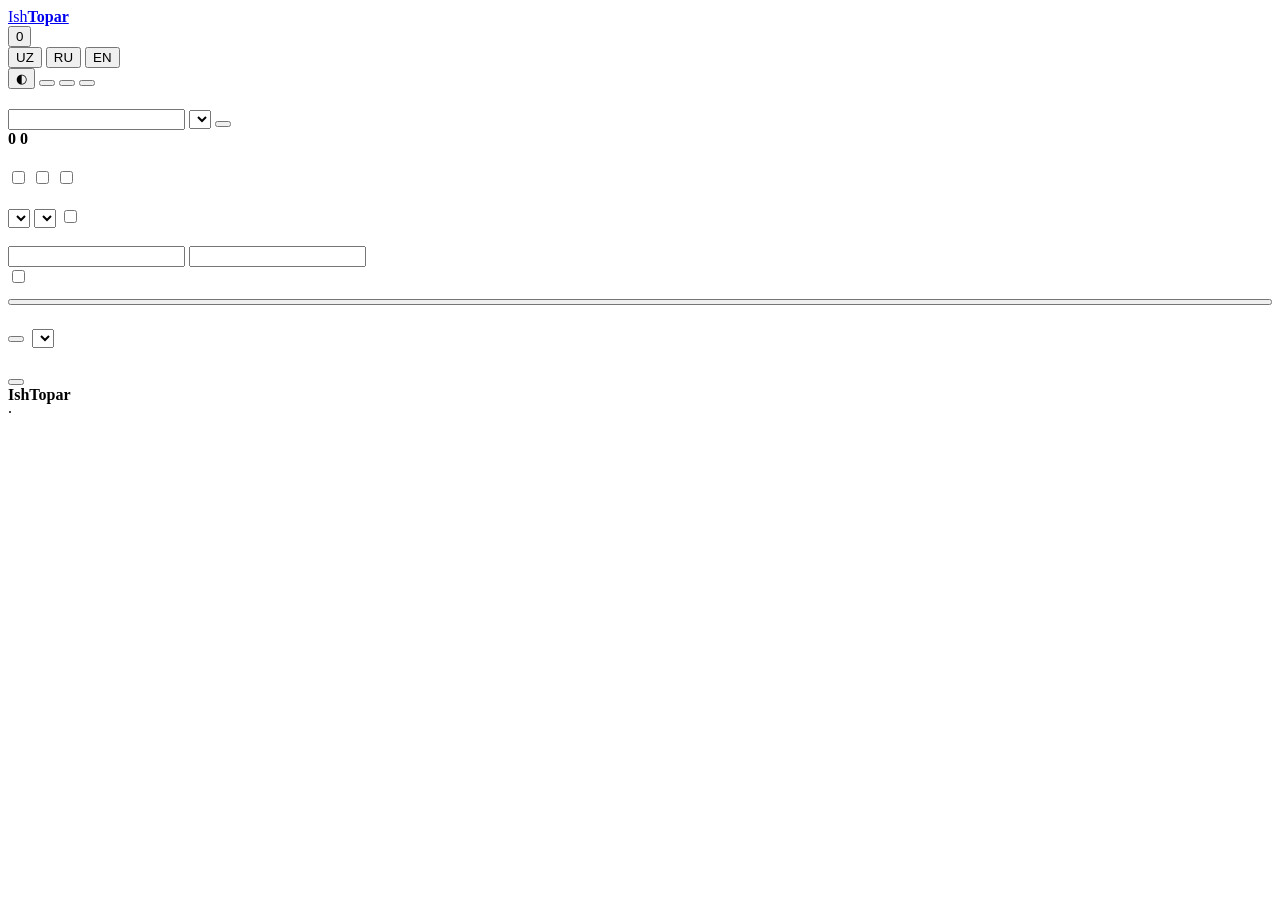
==== index.html @ 4a977ded "Add files via upload" ====
<!DOCTYPE html>
<html lang="uz">
<head>
<meta charset="utf-8">
<meta name="viewport" content="width=device-width, initial-scale=1">
<meta name="description" content="IshTopar: O'zbekiston bo'yicha barcha sohalardagi ish e'lonlari bir joyda.">
<link rel="icon" href="data:image/svg+xml,%3Csvg xmlns='http://www.w3.org/2000/svg' viewBox='0 0 64 64'%3E%3Crect width='64' height='64' rx='14' fill='%230E7C86'/%3E%3Ctext x='32' y='45' font-size='36' text-anchor='middle' fill='white' font-family='sans-serif' font-weight='800'%3EI%3C/text%3E%3C/svg%3E">
<title>IshTopar</title>
<link rel="preconnect" href="https://fonts.googleapis.com">
<link href="https://fonts.googleapis.com/css2?family=Onest:wght@400;500;600;800&display=swap" rel="stylesheet">
<link rel="stylesheet" href="/static/style.css">
</head>
<body>

<header class="top">
  <div class="wrap">
    <a class="logo" href="#">Ish<b>Topar</b></a>
    <nav>
      <button class="navlink" id="savedBtn"><span data-i18n="nav_saved"></span><span class="count" id="savedCount">0</span></button>
      <div class="lang" role="group" aria-label="Til / Язык">
        <button data-lang="uz" aria-pressed="true">UZ</button>
        <button data-lang="ru" aria-pressed="false">RU</button>
        <button data-lang="en" aria-pressed="false">EN</button>
      </div>
      <button class="icon-btn" id="themeBtn" aria-label="Theme">◐</button>
      <button class="btn btn-line btn-sm" id="loginBtn" data-i18n="login"></button>
      <span id="userBox">
        <button class="avatar-btn" id="avatarBtn" aria-haspopup="true" aria-expanded="false"></button>
        <span class="online" aria-hidden="true"></span>
        <div class="menu" id="userMenu" hidden>
          <div class="who">
            <div class="who-av" id="mAv"></div>
            <div class="who-t"><strong id="mName"></strong><div id="mId"></div><span class="pill" id="mRole"></span></div>
          </div>
          <button type="button" id="menuProfile"><svg viewBox="0 0 24 24" fill="none" stroke="currentColor" stroke-width="2" stroke-linecap="round" stroke-linejoin="round" aria-hidden="true"><circle cx="12" cy="8" r="4"/><path d="M4 21c0-4 4-6 8-6s8 2 8 6"/></svg><span data-i18n="menu_profile"></span></button>
          <button type="button" id="menuMy" hidden><svg viewBox="0 0 24 24" fill="none" stroke="currentColor" stroke-width="2" stroke-linecap="round" stroke-linejoin="round" aria-hidden="true"><rect x="3" y="7" width="18" height="13" rx="2"/><path d="M9 7V5a2 2 0 0 1 2-2h2a2 2 0 0 1 2 2v2"/></svg><span data-i18n="menu_my"></span></button>
          <button type="button" id="menuAdmin" hidden><svg viewBox="0 0 24 24" fill="none" stroke="currentColor" stroke-width="2" stroke-linecap="round" stroke-linejoin="round" aria-hidden="true"><path d="M12 3l8 3v6c0 5-3.5 8-8 9-4.5-1-8-4-8-9V6z"/><path d="M9 12l2 2 4-4"/></svg><span data-i18n="menu_admin"></span></button>
          <button type="button" id="logoutBtn" class="danger"><svg viewBox="0 0 24 24" fill="none" stroke="currentColor" stroke-width="2" stroke-linecap="round" stroke-linejoin="round" aria-hidden="true"><path d="M9 21H5a2 2 0 0 1-2-2V5a2 2 0 0 1 2-2h4"/><path d="M16 17l5-5-5-5"/><path d="M21 12H9"/></svg><span data-i18n="logout"></span></button>
        </div>
      </span>
      <button class="btn btn-gold btn-sm" id="postBtn" data-i18n="post"></button>
    </nav>
  </div>
</header>

<main>
<section class="hero">
  <div class="wrap">
    <h1><span data-i18n="hero_h1"></span><span class="h1b" data-i18n="hero_h2"></span></h1>
    <p data-i18n="hero_p"></p>
    <div class="search" role="search">
      <input id="q" type="search" data-ph="ph_q" aria-label="Search">
      <select id="regionTop" aria-label="Hudud"></select>
      <button class="btn btn-teal" id="goBtn" data-i18n="search"></button>
    </div>
    <div class="stats">
      <span><strong id="statCount">0</strong> <span data-i18n="stat_active"></span></span>
      <span><strong id="statNew">0</strong> <span data-i18n="stat_new"></span></span>
      <a class="btn btn-line btn-sm" href="#" target="_blank" rel="noopener" data-i18n="tg" data-channel hidden></a>
    </div>
  </div>
</section>

<div class="wrap">
  <div class="cats" id="cats"></div>

  <div class="warn" role="note">
    <strong data-i18n="warn_b"></strong><span data-i18n="warn_t"></span>
  </div>

  <div class="layout" id="list">
    <aside class="filters" id="filters">
      <h2 data-i18n="filters"></h2>
      <div class="fgroup">
        <h3 data-i18n="f_type"></h3>
        <label class="chk"><input type="checkbox" name="type" value="full"> <span data-i18n="t_full"></span></label>
        <label class="chk"><input type="checkbox" name="type" value="part"> <span data-i18n="t_part"></span></label>
        <label class="chk"><input type="checkbox" name="type" value="intern"> <span data-i18n="t_intern"></span></label>
      </div>
      <div class="fgroup">
        <h3 data-i18n="f_region"></h3>
        <select id="region" aria-label="Viloyat"></select>
        <select id="district" aria-label="Tuman"></select>
        <label class="chk"><input type="checkbox" id="remote"> <span data-i18n="remote"></span></label>
      </div>
      <div class="fgroup">
        <h3 data-i18n="f_salary"></h3>
        <div class="range">
          <input type="number" id="smin" min="0" step="0.5" data-ph="from">
          <input type="number" id="smax" min="0" step="0.5" data-ph="to">
        </div>
        <label class="chk"><input type="checkbox" id="salaryOnly"> <span data-i18n="sal_only"></span></label>
      </div>
      <button class="btn btn-line" id="reset" style="width:100%;margin:12px 0 4px" data-i18n="reset"></button>
    </aside>

    <section>
      <div class="listhead">
        <h2 id="resultTitle"></h2>
        <div style="display:flex;gap:8px;align-items:center;flex-wrap:wrap">
          <button class="btn btn-line btn-sm" id="backAll" hidden data-i18n="back_all"></button>
          <button class="btn btn-line btn-sm filters-toggle" id="fToggle" data-i18n="filters"></button>
          <select id="sort" aria-label="Sort">
            <option value="new" data-i18n="sort_new"></option>
            <option value="salary" data-i18n="sort_sal"></option>
          </select>
        </div>
      </div>
      <div id="jobs"></div>
    </section>
  </div>
</div>

<section class="employers" id="employers">
  <div class="wrap">
    <h2 data-i18n="e_h"></h2>
    <p class="lead" data-i18n="e_p"></p>
    <div class="eitems">
      <div class="eitem"><h3 data-i18n="e1_h"></h3><p data-i18n="e1_t"></p></div>
      <div class="eitem"><h3 data-i18n="e2_h"></h3><p data-i18n="e2_t"></p></div>
      <div class="eitem"><h3 data-i18n="e3_h"></h3><p data-i18n="e3_t"></p></div>
    </div>
    <button class="btn btn-gold" id="postBtn2" data-i18n="post"></button>
  </div>
</section>
</main>

<footer>
  <div class="wrap">
    <div><strong>IshTopar</strong><br><span data-i18n="foot1"></span></div>
    <div><a href="#" target="_blank" rel="noopener" data-i18n="tg" data-channel hidden></a><span data-channel-sep hidden><br></span><a href="/privacy" data-i18n="privacy_link"></a> · <a href="/terms" data-i18n="terms_link"></a></div>
  </div>
</footer>

<dialog id="detail" aria-label="Job"><div class="dlg" id="dBody"></div></dialog>
<dialog id="coDlg" aria-label="Company"><div class="dlg" id="coBody"></div></dialog>

<dialog id="postDlg" aria-labelledby="pTitle">
  <div class="dlg">
    <button class="icon-btn close" data-close aria-label="Close">✕</button>
    <h2 id="pTitle" data-i18n="p_title"></h2>
    <p class="note" style="margin-top:4px" data-i18n="p_sub"></p>
    <form id="postForm">
      <label for="f1" data-i18n="p_job"></label><input id="f1" required maxlength="100">
      <label for="f2" data-i18n="p_co"></label><input id="f2" required maxlength="100">
      <div class="two">
        <div><label for="pCat" data-i18n="p_cat"></label><select id="pCat"></select></div>
        <div><label for="pType" data-i18n="p_type"></label><select id="pType"></select></div>
      </div>
      <div class="two">
        <div><label for="pRegion" data-i18n="p_reg"></label><select id="pRegion" required></select></div>
        <div><label for="pDistrict" data-i18n="p_dist"></label><select id="pDistrict"></select></div>
      </div>
      <label for="pSmin" data-i18n="p_sal_mln"></label>
      <div class="two">
        <input id="pSmin" type="number" min="0" max="1000" step="0.5" data-ph="from">
        <input id="pSmax" type="number" min="0" max="1000" step="0.5" data-ph="to">
      </div>
      <div class="two">
        <div><label for="pExtra" data-i18n="p_extra"></label><select id="pExtra">
          <option value="" data-i18n="x_none"></option><option value="bonus" data-i18n="x_bonus"></option>
          <option value="food" data-i18n="x_food"></option><option value="weekly" data-i18n="x_weekly"></option>
          <option value="deal" data-i18n="x_deal"></option></select></div>
        <label class="inl" for="pRemote"><input type="checkbox" id="pRemote"> <span data-i18n="p_remote"></span></label>
      </div>
      <label for="f6" data-i18n="p_desc"></label><textarea id="f6" rows="4" required maxlength="2000"></textarea>
      <label for="f8" data-i18n="p_req"></label><textarea id="f8" rows="3" maxlength="1000"></textarea>
      <label for="f7" data-i18n="p_contact"></label><input id="f7" required maxlength="100">
      <div class="actions"><button class="btn btn-gold" type="submit" data-i18n="p_send"></button><span id="postMsg" class="note" style="margin:0;align-self:center" role="status"></span></div>
    </form>
  </div>
</dialog>

<dialog id="myDlg" aria-labelledby="myTitle">
  <div class="dlg">
    <button class="icon-btn close" data-close aria-label="Close">✕</button>
    <h2 id="myTitle" data-i18n="my_title"></h2>
    <div id="myList"></div>
  </div>
</dialog>

<dialog id="adminDlg" aria-labelledby="admTitle">
  <div class="dlg">
    <button class="icon-btn close" data-close aria-label="Close">✕</button>
    <h2 id="admTitle" data-i18n="adm_title"></h2>
    <div class="tabs">
      <button type="button" data-atab="pending" aria-pressed="true"><span data-i18n="adm_pending"></span> <span id="admCntP"></span></button>
      <button type="button" data-atab="hidden" aria-pressed="false"><span data-i18n="adm_hidden"></span> <span id="admCntH"></span></button>
    </div>
    <div id="admList"></div>
  </div>
</dialog>

<dialog id="profDlg" aria-labelledby="prTitle">
  <div class="dlg">
    <button class="icon-btn close" data-close aria-label="Close">✕</button>
    <h2 id="prTitle" data-i18n="pr_title"></h2>
    <span class="pill" id="prRole"></span>
    <form id="profForm">
      <div class="photo-row">
        <div class="photo" id="prPhoto"></div>
        <div>
          <div style="display:flex;gap:8px;flex-wrap:wrap">
            <button type="button" class="btn btn-line btn-sm" id="photoPick" data-i18n="pr_photo_btn"></button>
            <button type="button" class="btn btn-line btn-sm" id="photoDel" data-i18n="pr_photo_rm"></button>
          </div>
          <p class="note" style="margin:8px 0 0" data-i18n="pr_photo_hint"></p>
          <input type="file" id="photoIn" accept="image/*" hidden>
        </div>
      </div>
      <label for="pr1" data-i18n="pr_name"></label><input id="pr1" required maxlength="80">
      <div class="two">
        <div><label for="pr2" data-i18n="pr_email"></label><input id="pr2" type="email" autocomplete="email"></div>
        <div><label for="pr3" data-i18n="pr_phone"></label><input id="pr3" type="tel" readonly></div>
      </div>
      <div class="two">
        <div><label for="prRegion" data-i18n="p_reg"></label><select id="prRegion"></select></div>
        <div><label for="prDistrict" data-i18n="p_dist"></label><select id="prDistrict"></select></div>
      </div>
      <div id="seekerFields">
        <div class="two">
          <div><label for="pr6" data-i18n="pr_field"></label><select id="pr6"></select></div>
          <div><label for="pr7" data-i18n="pr_tg"></label><input id="pr7" placeholder="@username" maxlength="60"></div>
        </div>
        <label for="pr8" data-i18n="pr_about"></label><textarea id="pr8" rows="3" maxlength="300"></textarea>
      </div>
      <div id="empFields" hidden>
        <label for="pr9" data-i18n="pr_co"></label><input id="pr9" maxlength="100">
        <label for="pr10" data-i18n="pr_site"></label><input id="pr10" maxlength="120">
        <label for="pr11" data-i18n="pr_co_about"></label><textarea id="pr11" rows="3" maxlength="400"></textarea>
      </div>
      <label class="inl" for="pr12"><input type="checkbox" id="pr12"> <span data-i18n="pr_notify"></span></label>
      <div class="actions"><button class="btn btn-teal" type="submit" data-i18n="pr_save"></button><button class="btn btn-line" type="button" id="chPw" data-i18n="pr_change_pw"></button><span id="prMsg" class="note" style="margin:0;align-self:center" role="status"></span></div>
      <p class="note" data-i18n="pr_private"></p>
    </form>
    <div class="danger-zone">
      <h3 data-i18n="del_h"></h3>
      <p class="note" data-i18n="del_t"></p>
      <input type="password" id="delPw" autocomplete="current-password" data-ph="l_pw">
      <button class="btn btn-line danger-btn" type="button" id="delBtn" data-i18n="del_btn"></button>
      <span id="delMsg" class="note err" role="status"></span>
    </div>
  </div>
</dialog>

<dialog id="loginDlg" aria-labelledby="lTitle">
  <div class="dlg">
    <button class="icon-btn close" data-close aria-label="Close">✕</button>
    <h2 id="lTitle"></h2>
    <div class="tabs" id="authTabs">
      <button type="button" data-tab="in" aria-pressed="true" data-i18n="tab_in"></button>
      <button type="button" data-tab="up" aria-pressed="false" data-i18n="tab_up"></button>
    </div>
    <div class="alert" id="authMsg" role="alert" hidden></div>

    <form id="fIn" data-panel="in" novalidate>
      <label for="inPhone" data-i18n="l_phone"></label><div class="phone"><span class="pfx">+998</span><input id="inPhone" data-phone type="tel" inputmode="numeric" autocomplete="tel-national" placeholder="90 123 45 67" maxlength="12"></div>
      <label for="inPass" data-i18n="l_pw"></label><div class="pwbox"><input id="inPass" type="password" autocomplete="current-password"><button type="button" class="pwtog" data-pw="inPass" data-i18n="a_show"></button></div>
      <div class="linkrow">
        <button type="button" class="linkbtn" data-go="forgot" data-i18n="a_forgot"></button>
        <button type="button" class="linkbtn" data-go="sms" data-i18n="a_sms"></button>
      </div>
      <div class="actions"><button class="btn btn-teal" type="submit" data-i18n="l_in"></button></div>
    </form>

    <form id="fUp" data-panel="up" hidden novalidate>
      <label for="l1" data-i18n="l_name"></label><input id="l1" autocomplete="name" maxlength="80">
      <label for="upPhone" data-i18n="l_phone"></label><div class="phone"><span class="pfx">+998</span><input id="upPhone" data-phone type="tel" inputmode="numeric" autocomplete="tel-national" placeholder="90 123 45 67" maxlength="12"></div>
      <label for="upPass" data-i18n="l_pw"></label><div class="pwbox"><input id="upPass" type="password" autocomplete="new-password"><button type="button" class="pwtog" data-pw="upPass" data-i18n="a_show"></button></div>
      <p class="note" style="margin:4px 0 0" data-i18n="a_pw_hint"></p>
      <label class="sub" data-i18n="reg_role"></label>
      <div class="roles">
        <label class="role"><input type="radio" name="role" value="seeker" checked><strong data-i18n="role_seeker"></strong><span data-i18n="role_seeker_d"></span></label>
        <label class="role"><input type="radio" name="role" value="employer"><strong data-i18n="role_emp"></strong><span data-i18n="role_emp_d"></span></label>
      </div>
      <div id="coRow" hidden><label for="l4" data-i18n="l_company"></label><input id="l4" autocomplete="organization" maxlength="100"></div>
      <label class="inl cons" for="upConsent"><input type="checkbox" id="upConsent"> <span><span data-i18n="cons_pre"></span> <a href="/privacy" target="_blank" rel="noopener" data-i18n="privacy_link"></a> · <a href="/terms" target="_blank" rel="noopener" data-i18n="terms_link"></a></span></label>
      <div class="actions"><button class="btn btn-teal" type="submit" data-i18n="a_next"></button></div>
    </form>

    <form id="fSms" data-panel="sms" hidden novalidate>
      <p class="note" style="margin-top:12px" data-i18n="a_sms_hint"></p>
      <label for="smsPhone" data-i18n="l_phone"></label><div class="phone"><span class="pfx">+998</span><input id="smsPhone" data-phone type="tel" inputmode="numeric" autocomplete="tel-national" placeholder="90 123 45 67" maxlength="12"></div>
      <div class="actions"><button class="btn btn-teal" type="submit" data-i18n="a_send"></button><button type="button" class="linkbtn" data-go="in" data-i18n="a_back"></button></div>
    </form>

    <form id="fForgot" data-panel="forgot" hidden novalidate>
      <p class="note" style="margin-top:12px" data-i18n="a_forgot_hint"></p>
      <label for="fgPhone" data-i18n="l_phone"></label><div class="phone"><span class="pfx">+998</span><input id="fgPhone" data-phone type="tel" inputmode="numeric" autocomplete="tel-national" placeholder="90 123 45 67" maxlength="12"></div>
      <div class="actions"><button class="btn btn-teal" type="submit" data-i18n="a_send"></button><button type="button" class="linkbtn" data-go="in" data-i18n="a_back"></button></div>
    </form>

    <form id="fBot" data-panel="bot" hidden novalidate>
      <p class="note" style="margin-top:12px" data-i18n="bot_hint"></p>
      <ol class="steps"><li data-i18n="bot_s1"></li><li data-i18n="bot_s2"></li><li data-i18n="bot_s3"></li></ol>
      <div class="actions"><a class="btn btn-teal" id="botLink" href="#" target="_blank" rel="noopener" data-i18n="bot_open"></a><button type="button" class="linkbtn" data-go="in" data-i18n="a_back"></button></div>
      <p class="note" data-i18n="bot_wait"></p>
    </form>

    <form id="fCode" data-panel="code" hidden novalidate>
      <p class="note" style="margin-top:12px" id="codeNote"></p>
      <div class="demo" id="demoCode"></div>
      <label for="codeIn" data-i18n="a_code"></label><input id="codeIn" class="codeinput" inputmode="numeric" autocomplete="one-time-code" maxlength="6" placeholder="••••••">
      <div class="actions"><button class="btn btn-teal" type="submit" data-i18n="a_verify"></button><button class="btn btn-line" type="button" id="resendBtn" disabled></button><button type="button" class="linkbtn" data-go="in" data-i18n="a_back"></button></div>
    </form>

    <form id="fNew" data-panel="new" hidden novalidate>
      <label for="np1" data-i18n="a_new_pw"></label><div class="pwbox"><input id="np1" type="password" autocomplete="new-password"><button type="button" class="pwtog" data-pw="np1" data-i18n="a_show"></button></div>
      <p class="note" style="margin:4px 0 0" data-i18n="a_pw_hint"></p>
      <label for="np2" data-i18n="a_new_pw2"></label><div class="pwbox"><input id="np2" type="password" autocomplete="new-password"><button type="button" class="pwtog" data-pw="np2" data-i18n="a_show"></button></div>
      <div class="actions"><button class="btn btn-teal" type="submit" data-i18n="a_save_pw"></button></div>
    </form>

    <p class="note" data-i18n="l_note"></p>
  </div>
</dialog>

<script src="/static/app.js"></script>
</body>
</html>
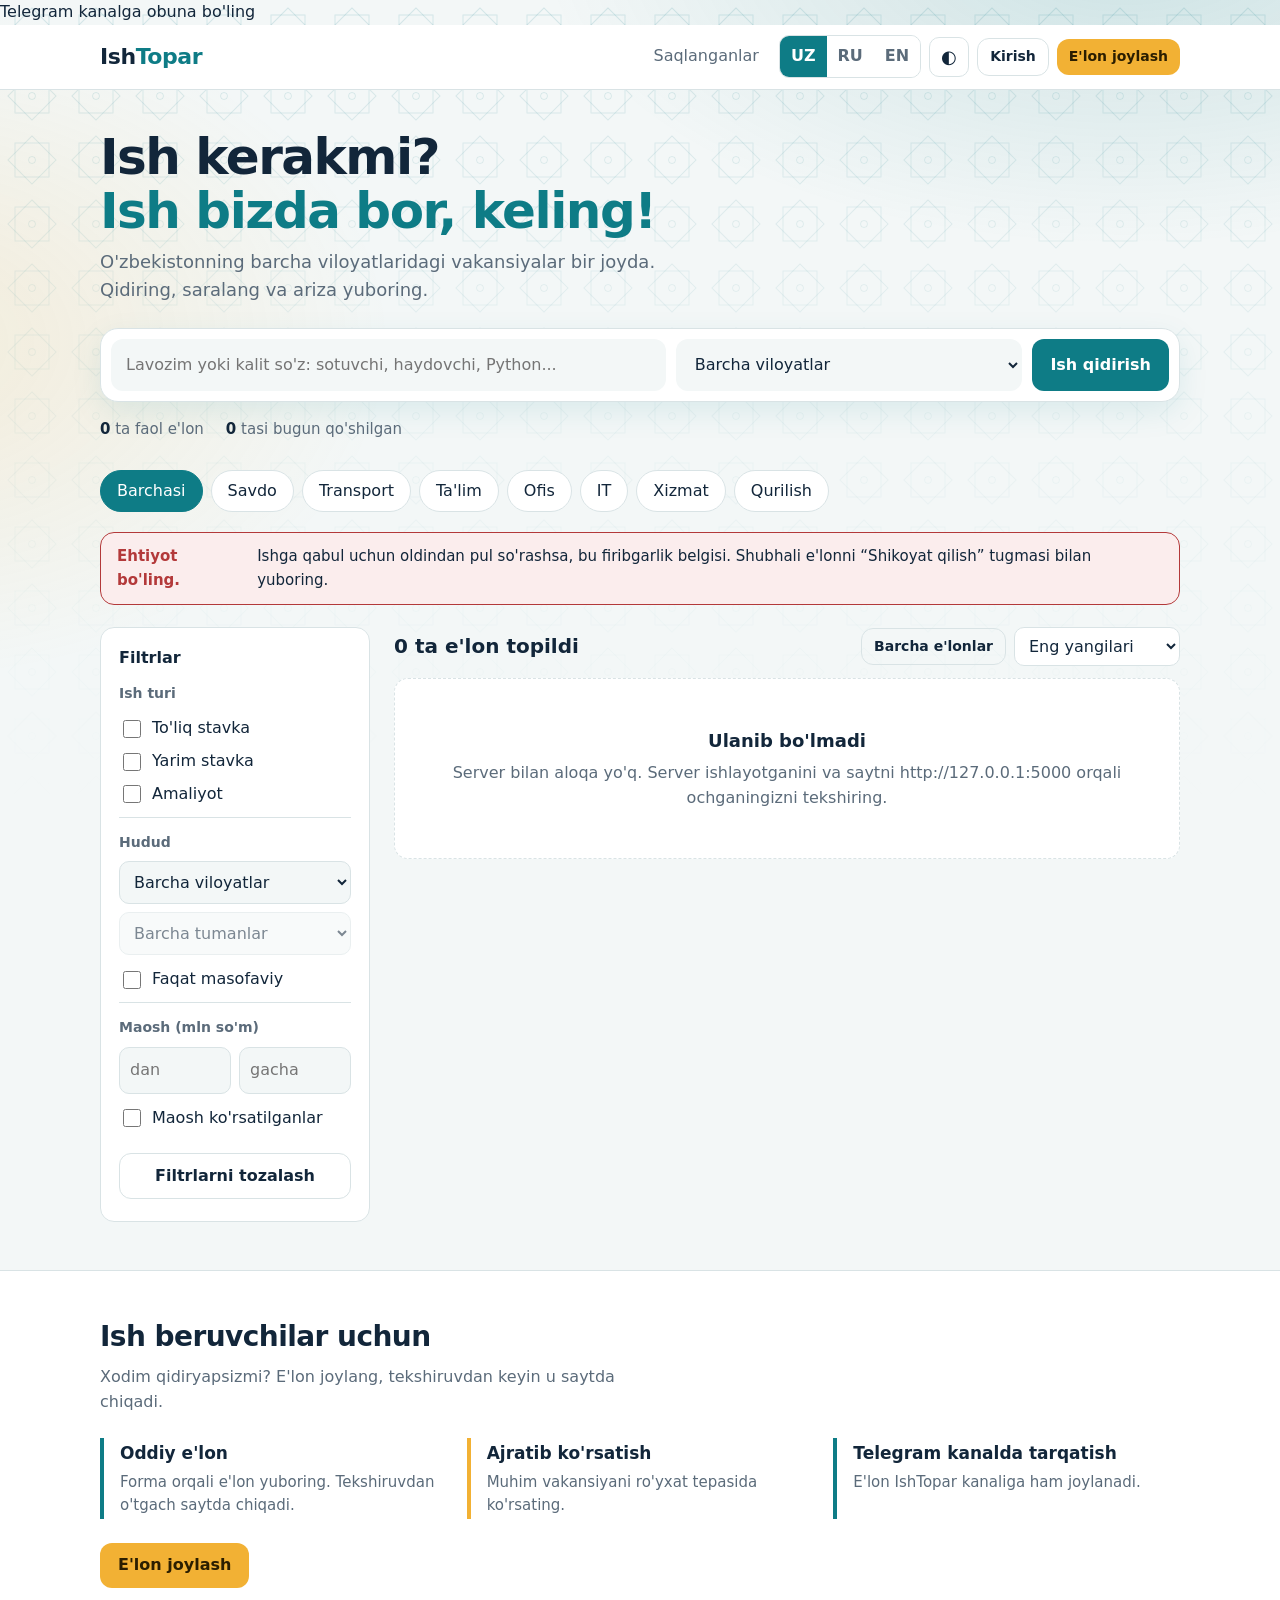
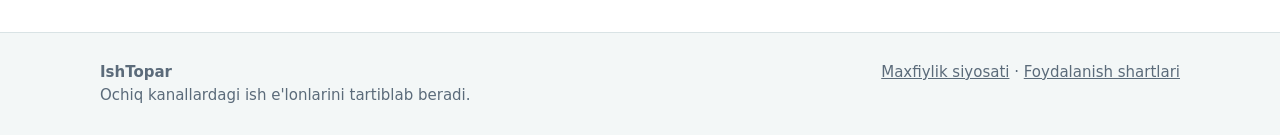
==== commit ba3b9840: "Update index.html" ====
--- a/index.html
+++ b/index.html
@@ -7,7 +7,9 @@
 <link rel="icon" href="data:image/svg+xml,%3Csvg xmlns='http://www.w3.org/2000/svg' viewBox='0 0 64 64'%3E%3Crect width='64' height='64' rx='14' fill='%230E7C86'/%3E%3Ctext x='32' y='45' font-size='36' text-anchor='middle' fill='white' font-family='sans-serif' font-weight='800'%3EI%3C/text%3E%3C/svg%3E">
 <title>IshTopar</title>
 <link rel="preconnect" href="https://fonts.googleapis.com">
-<link href="https://fonts.googleapis.com/css2?family=Onest:wght@400;500;600;800&display=swap" rel="stylesheet">
+<link href="https://t.me/ishtoparuzb" target="_blank" class="telegram-btn">
+    Telegram kanalga obuna bo'ling
+</a>
 <link rel="stylesheet" href="/static/style.css">
 </head>
 <body>
--- a/static/style.css
+++ b/static/style.css
@@ -0,0 +1,214 @@
+:root{
+  --ink:#12263A; --muted:#5B6B7A; --bg:#F3F7F7; --surface:#FFFFFF; --line:#D9E3E5;
+  --teal:#0E7C86; --teal-dark:#0A5E66; --gold:#F2B134; --red:#B3393A; --red-bg:#FBEDED;
+  --sal-bg:#FFF4D9; --sal-line:#F0D894; --sal-ink:#4A3500; --radius:14px;
+  --glow1:rgba(14,124,134,.17); --glow2:rgba(242,177,52,.15); --pat:url("data:image/svg+xml,<svg xmlns='http://www.w3.org/2000/svg' width='64' height='64' viewBox='0 0 64 64'><g fill='none' stroke='%230E7C86' stroke-opacity='.14' stroke-width='1'><rect x='15' y='15' width='34' height='34'/><rect x='15' y='15' width='34' height='34' transform='rotate(45 32 32)'/><circle cx='32' cy='32' r='3.5'/></g></svg>");
+}
+@media (prefers-color-scheme:dark){
+  :root:not([data-theme="light"]){--ink:#E8EEF2; --muted:#9AAAB8; --bg:#0F1A24; --surface:#16242F; --line:#26384A; --teal:#3FB6C1; --teal-dark:#7FD3DB; --red-bg:#2C1A1B; --red:#E27C7D; --sal-bg:#3A3016; --sal-line:#5C4B1C; --sal-ink:#F6D98B; --glow1:rgba(63,182,193,.20); --glow2:rgba(242,177,52,.10); --pat:url("data:image/svg+xml,<svg xmlns='http://www.w3.org/2000/svg' width='64' height='64' viewBox='0 0 64 64'><g fill='none' stroke='%233FB6C1' stroke-opacity='.11' stroke-width='1'><rect x='15' y='15' width='34' height='34'/><rect x='15' y='15' width='34' height='34' transform='rotate(45 32 32)'/><circle cx='32' cy='32' r='3.5'/></g></svg>");}
+}
+:root[data-theme="dark"]{--ink:#E8EEF2; --muted:#9AAAB8; --bg:#0F1A24; --surface:#16242F; --line:#26384A; --teal:#3FB6C1; --teal-dark:#7FD3DB; --red-bg:#2C1A1B; --red:#E27C7D; --sal-bg:#3A3016; --sal-line:#5C4B1C; --sal-ink:#F6D98B; --glow1:rgba(63,182,193,.20); --glow2:rgba(242,177,52,.10); --pat:url("data:image/svg+xml,<svg xmlns='http://www.w3.org/2000/svg' width='64' height='64' viewBox='0 0 64 64'><g fill='none' stroke='%233FB6C1' stroke-opacity='.11' stroke-width='1'><rect x='15' y='15' width='34' height='34'/><rect x='15' y='15' width='34' height='34' transform='rotate(45 32 32)'/><circle cx='32' cy='32' r='3.5'/></g></svg>");}
+*{box-sizing:border-box}
+body::before{content:"";position:fixed;inset:0;z-index:-2;pointer-events:none;background:radial-gradient(900px 460px at 88% -6%,var(--glow1),transparent 65%),radial-gradient(760px 520px at -8% 38%,var(--glow2),transparent 65%)}
+body::after{content:"";position:fixed;inset:0;z-index:-1;pointer-events:none;background-image:var(--pat);background-size:64px 64px;-webkit-mask-image:linear-gradient(180deg,#000 0,rgba(0,0,0,.35) 45%,transparent 90%);mask-image:linear-gradient(180deg,#000 0,rgba(0,0,0,.35) 45%,transparent 90%)}
+html{scroll-padding-top:env(safe-area-inset-top,0px)}
+body{margin:0;background:var(--bg);color:var(--ink);font-family:"Onest","Segoe UI",system-ui,sans-serif;line-height:1.55;font-size:16px;padding-top:env(safe-area-inset-top,0px);padding-bottom:env(safe-area-inset-bottom,0px)}
+a{color:inherit}
+:focus-visible{outline:3px solid var(--gold);outline-offset:2px}
+.wrap{max-width:1120px;margin:0 auto;padding:0 20px}
+.btn{display:inline-block;border:0;cursor:pointer;font:inherit;font-weight:600;border-radius:12px;padding:10px 18px;text-decoration:none;text-align:center}
+.btn-gold{background:var(--gold);color:#2B1E00}
+.btn-gold:hover{filter:brightness(.95)}
+.btn-teal{background:var(--teal);color:#fff}
+.btn-teal:hover{background:var(--teal-dark)}
+.btn-line{background:transparent;border:1.5px solid var(--line);color:var(--ink)}
+.btn-line:hover{border-color:var(--teal)}
+.btn-sm{padding:7px 12px;font-size:14px}
+.icon-btn{border:1px solid var(--line);background:var(--surface);color:var(--ink);border-radius:10px;width:40px;height:40px;cursor:pointer;font-size:18px}
+
+/* Header */
+header.top{background:var(--surface);border-bottom:1px solid var(--line)}
+header.top .wrap{display:flex;align-items:center;gap:12px;min-height:64px;flex-wrap:wrap;padding-top:8px;padding-bottom:8px}
+.logo{font-weight:800;font-size:22px;text-decoration:none;letter-spacing:-.02em}
+.logo b{color:var(--teal)}
+nav{margin-left:auto;display:flex;gap:8px;align-items:center;flex-wrap:wrap}
+nav .navlink{padding:8px 12px;border-radius:10px;text-decoration:none;color:var(--muted);font-weight:500;background:none;border:0;font:inherit;font-weight:500;cursor:pointer}
+nav .navlink:hover{background:var(--bg);color:var(--ink)}
+.count{display:inline-block;min-width:22px;padding:0 6px;border-radius:999px;background:var(--red);color:#fff;font-size:12px;text-align:center;margin-left:4px}
+.lang{display:flex;border:1px solid var(--line);border-radius:10px;overflow:hidden}
+.lang button{border:0;background:var(--surface);color:var(--muted);font:inherit;font-weight:600;padding:8px 11px;cursor:pointer}
+.lang button[aria-pressed="true"]{background:var(--teal);color:#fff}
+#userBox{display:none;position:relative;align-items:center}
+.avatar-btn{width:42px;height:42px;border-radius:50%;border:2.5px solid var(--teal);padding:0;background:var(--teal);color:#fff;font:inherit;font-weight:800;cursor:pointer;overflow:hidden;display:grid;place-items:center}
+.avatar-btn.emp{border-color:var(--gold);background:var(--gold);color:#2B1E00}
+.avatar-btn img{width:100%;height:100%;object-fit:cover;display:block}
+.online{position:absolute;right:0;bottom:0;width:12px;height:12px;border-radius:50%;background:#2DB36B;border:2px solid var(--surface);pointer-events:none}
+.menu{position:absolute;right:0;top:calc(100% + 10px);min-width:270px;background:var(--surface);border:1px solid var(--line);border-radius:14px;box-shadow:0 14px 40px rgba(0,0,0,.22);padding:8px;z-index:20}
+.menu[hidden]{display:none}
+.menu .who{display:flex;gap:12px;align-items:center;padding:10px 10px 14px;border-bottom:1px solid var(--line);margin-bottom:6px}
+.who-av{width:48px;height:48px;flex:none;border-radius:50%;background:var(--teal);color:#fff;border:2.5px solid var(--teal);display:grid;place-items:center;font-weight:800;overflow:hidden}
+.who-av.emp{background:var(--gold);border-color:var(--gold);color:#2B1E00}
+.who-av img{width:100%;height:100%;object-fit:cover;display:block}
+.who-t{min-width:0}
+.who-t strong{display:block;font-size:16px;line-height:1.3;overflow:hidden;text-overflow:ellipsis;white-space:nowrap}
+#mId{color:var(--muted);font-size:14px;font-variant-numeric:tabular-nums;overflow:hidden;text-overflow:ellipsis}
+.menu button{display:flex;gap:10px;align-items:center;width:100%;text-align:left;border:0;background:none;color:var(--ink);font:inherit;padding:10px;border-radius:9px;cursor:pointer}
+.menu button svg{width:18px;height:18px;flex:none;color:var(--muted)}
+.menu button.danger,.menu button.danger svg{color:var(--red)}
+.menu button:hover{background:var(--bg)}
+.pill{display:inline-block;margin-top:6px;font-size:12px;font-weight:700;padding:1px 10px;border-radius:999px;border:1.5px solid var(--teal);color:var(--teal);background:var(--bg)}
+.pill.emp{border-color:var(--gold);color:var(--sal-ink);background:var(--sal-bg)}
+.roles{display:grid;grid-template-columns:1fr 1fr;gap:10px;margin-top:6px}
+.dlg form label.role{position:relative;margin:0;font-weight:400;border:1.5px solid var(--line);border-radius:12px;padding:12px;cursor:pointer;background:var(--bg)}
+.dlg form .role input{position:absolute;opacity:0;width:1px;height:1px;padding:0;border:0}
+.role strong{display:block;font-weight:600}
+.role span{color:var(--muted);font-size:14px;line-height:1.35;display:block}
+.role:has(input:checked){border-color:var(--teal);box-shadow:0 0 0 2px var(--teal) inset}
+.role:has(input:focus-visible){outline:3px solid var(--gold);outline-offset:2px}
+.photo-row{display:flex;gap:16px;align-items:center;margin:16px 0 4px}
+.photo{width:84px;height:84px;flex:none;border-radius:50%;background:var(--teal);color:#fff;display:grid;place-items:center;font-weight:800;font-size:30px;overflow:hidden}
+.dlg form label.inl{display:flex;gap:8px;align-items:center;font-weight:500;margin-top:16px}
+.dlg form input[type=checkbox]{width:18px;height:18px;padding:0;accent-color:var(--teal)}
+.dlg form label.sub{margin-top:14px}
+.tabs[hidden]{display:none}
+.phone{display:flex;align-items:center;border:1px solid var(--line);border-radius:10px;background:var(--bg)}
+.phone:focus-within{outline:3px solid var(--gold);outline-offset:2px;border-color:var(--teal)}
+.pfx{padding:0 4px 0 13px;font-weight:600;color:var(--ink);user-select:none;white-space:nowrap}
+.dlg form .phone input{border:0;background:transparent;outline:none;padding-left:6px;font-variant-numeric:tabular-nums}
+.pwbox{position:relative}
+.dlg form .pwbox input{padding-right:100px}
+.pwtog{position:absolute;right:6px;top:50%;transform:translateY(-50%);border:0;background:none;color:var(--teal);font:inherit;font-weight:600;cursor:pointer;padding:6px 8px}
+.linkrow{display:flex;justify-content:space-between;gap:8px 16px;flex-wrap:wrap;margin-top:12px}
+.linkbtn{border:0;background:none;color:var(--teal);font:inherit;font-weight:600;cursor:pointer;padding:4px 0;text-decoration:underline;text-underline-offset:3px}
+.alert{margin:12px 0 0;padding:10px 14px;border-radius:10px;background:var(--red-bg);border:1px solid var(--red);font-size:15px}
+.demo{margin:12px 0 0;padding:10px 14px;border:1.5px dashed var(--gold);border-radius:10px;background:var(--sal-bg);color:var(--sal-ink);font-size:15px}
+.demo strong{letter-spacing:.18em;font-size:18px}
+.dlg form input.codeinput{letter-spacing:.35em;font-size:22px;text-align:center;font-variant-numeric:tabular-nums}
+
+/* Hero */
+.hero{padding:40px 0 22px}
+.hero h1{font-size:clamp(30px,5vw,50px);line-height:1.08;margin:0 0 10px;letter-spacing:-.03em;font-weight:800;max-width:16em}
+.hero h1 .h1b{display:block;color:var(--teal)}
+.hero p{margin:0 0 24px;color:var(--muted);font-size:18px;max-width:34em}
+.search{display:grid;grid-template-columns:1.6fr 1fr auto;gap:10px;background:var(--surface);border:1px solid var(--line);border-radius:18px;padding:10px;box-shadow:0 10px 30px rgba(14,124,134,.10)}
+.search input,.search select{font:inherit;color:var(--ink);background:var(--bg);border:1px solid transparent;border-radius:12px;padding:13px 14px;width:100%}
+.search input:focus,.search select:focus{border-color:var(--teal);outline:none}
+.stats{display:flex;gap:22px;flex-wrap:wrap;margin-top:16px;color:var(--muted);font-size:15px;align-items:center}
+.stats strong{color:var(--ink)}
+
+/* Categories */
+.cats{display:flex;gap:8px;overflow-x:auto;padding:6px 20px 14px;margin:0 -20px;scrollbar-width:thin}
+.chip{flex:none;border:1.5px solid var(--line);background:var(--surface);color:var(--ink);padding:8px 16px;border-radius:999px;font:inherit;font-weight:500;cursor:pointer}
+.chip[aria-pressed="true"]{background:var(--teal);border-color:var(--teal);color:#fff}
+
+.warn{display:flex;gap:12px;background:var(--red-bg);border:1px solid var(--red);color:var(--ink);border-radius:var(--radius);padding:12px 16px;margin:6px 0 22px;font-size:15px}
+.warn strong{color:var(--red)}
+
+/* Layout */
+.layout{display:grid;grid-template-columns:270px 1fr;gap:24px;align-items:start;padding-bottom:48px}
+aside.filters{background:var(--surface);border:1px solid var(--line);border-radius:var(--radius);padding:18px;position:sticky;top:16px}
+aside.filters h2{font-size:16px;margin:0 0 12px}
+.fgroup{border-top:1px solid var(--line);padding:14px 0 6px}
+.fgroup:first-of-type{border-top:0;padding-top:0}
+.fgroup h3{font-size:14px;margin:0 0 8px;color:var(--muted);font-weight:600}
+.fgroup label.chk{display:flex;gap:8px;align-items:center;padding:4px 0;cursor:pointer}
+.fgroup input[type=checkbox]{accent-color:var(--teal);width:18px;height:18px}
+.fgroup select,.fgroup input[type=number]{font:inherit;width:100%;padding:10px;border-radius:10px;border:1px solid var(--line);background:var(--bg);color:var(--ink);margin-bottom:8px}
+.fgroup select:disabled{opacity:.55}
+.range{display:grid;grid-template-columns:1fr 1fr;gap:8px}
+.filters-toggle{display:none}
+
+.listhead{display:flex;justify-content:space-between;align-items:center;margin-bottom:12px;gap:12px;flex-wrap:wrap}
+.listhead h2{margin:0;font-size:20px}
+.listhead select{font:inherit;padding:8px 10px;border-radius:10px;border:1px solid var(--line);background:var(--surface);color:var(--ink)}
+
+/* Job card */
+.job{display:grid;grid-template-columns:48px 1fr auto;gap:14px;background:var(--surface);border:1px solid var(--line);border-radius:var(--radius);padding:16px;margin-bottom:12px;cursor:pointer}
+.job:hover{border-color:var(--teal)}
+.avatar{width:48px;height:48px;border-radius:12px;background:var(--teal);color:#fff;display:grid;place-items:center;font-weight:800;font-size:18px}
+.job h3{margin:0 0 2px;font-size:18px;line-height:1.3;display:flex;gap:8px;align-items:center;flex-wrap:wrap}
+.job .meta{color:var(--muted);font-size:14.5px}
+.colink{border:0;background:none;padding:0;font:inherit;color:var(--teal);font-weight:600;cursor:pointer;text-decoration:underline;text-underline-offset:3px}
+.tags{display:flex;flex-wrap:wrap;gap:6px;margin-top:10px}
+.tag{font-size:13px;padding:3px 10px;border-radius:999px;background:var(--bg);border:1px solid var(--line);color:var(--ink)}
+.tag.salary{background:var(--sal-bg);border-color:var(--sal-line);color:var(--sal-ink)}
+.badge-new{font-size:12px;font-weight:700;background:var(--gold);color:#2B1E00;border-radius:6px;padding:1px 8px}
+.job .side{text-align:right;display:flex;flex-direction:column;justify-content:space-between;align-items:flex-end;gap:8px;font-size:13px;color:var(--muted)}
+.save{border:0;background:none;font-size:22px;cursor:pointer;color:var(--muted);line-height:1}
+.save[aria-pressed="true"]{color:var(--red)}
+.empty{text-align:center;padding:48px 16px;background:var(--surface);border:1px dashed var(--line);border-radius:var(--radius);color:var(--muted)}
+.empty strong{display:block;color:var(--ink);font-size:18px;margin-bottom:6px}
+.more{display:block;margin:6px auto 0}
+
+/* Employers */
+.employers{background:var(--surface);border-top:1px solid var(--line);border-bottom:1px solid var(--line);padding:44px 0}
+.employers h2{margin:0 0 6px;font-size:28px;letter-spacing:-.02em}
+.employers p.lead{margin:0 0 24px;color:var(--muted);max-width:36em}
+.eitems{display:grid;grid-template-columns:repeat(3,1fr);gap:20px;margin-bottom:24px}
+.eitem{border-left:4px solid var(--teal);padding:2px 0 2px 16px}
+.eitem:nth-child(2){border-color:var(--gold)}
+.eitem h3{margin:0 0 4px;font-size:17px}
+.eitem p{margin:0;color:var(--muted);font-size:15px}
+
+/* Dialogs */
+dialog{border:0;border-radius:18px;padding:0;max-width:640px;width:calc(100% - 28px);background:var(--surface);color:var(--ink);box-shadow:0 30px 80px rgba(0,0,0,.35)}
+dialog::backdrop{background:rgba(10,20,30,.55)}
+.dlg{padding:24px;max-height:85vh;overflow:auto}
+.dlg h2{margin:0 0 4px;font-size:24px;line-height:1.25}
+.dlg .close{float:right}
+.dlg dl{display:grid;grid-template-columns:110px 1fr;gap:8px 12px;margin:18px 0}
+.dlg dt{color:var(--muted)}
+.dlg dd{margin:0}
+.dlg .actions{display:flex;gap:10px;flex-wrap:wrap;margin-top:18px}
+.dlg form label{display:block;margin:12px 0 4px;font-weight:600;font-size:14px}
+.dlg form input,.dlg form select,.dlg form textarea{font:inherit;width:100%;padding:11px;border-radius:10px;border:1px solid var(--line);background:var(--bg);color:var(--ink)}
+.dlg .two{display:grid;grid-template-columns:1fr 1fr;gap:10px}
+.tabs{display:flex;gap:6px;margin:14px 0 4px}
+.tabs button{flex:1;border:1.5px solid var(--line);background:var(--surface);color:var(--ink);font:inherit;font-weight:600;padding:9px;border-radius:10px;cursor:pointer}
+.tabs button[aria-pressed="true"]{background:var(--teal);border-color:var(--teal);color:#fff}
+.note{color:var(--muted);font-size:14px;margin-top:12px}
+.mini{display:flex;justify-content:space-between;gap:10px;align-items:center;border:1px solid var(--line);border-radius:12px;padding:10px 14px;margin-top:8px;cursor:pointer;background:var(--bg)}
+.mini:hover{border-color:var(--teal)}
+
+footer{background:var(--bg);padding:28px 0;color:var(--muted);font-size:15px}
+footer .wrap{display:flex;justify-content:space-between;gap:16px;flex-wrap:wrap}
+
+@media (max-width:860px){
+  .layout{grid-template-columns:1fr}
+  aside.filters{position:static;display:none}
+  aside.filters.open{display:block}
+  .filters-toggle{display:inline-block}
+  .search{grid-template-columns:1fr}
+  .eitems{grid-template-columns:1fr}
+  nav .hide-sm{display:none}
+}
+@media (max-width:520px){
+  .job{grid-template-columns:40px 1fr}
+  .job .side{grid-column:1/-1;flex-direction:row;align-items:center;text-align:left}
+  .avatar{width:40px;height:40px;font-size:16px}
+  .dlg .two{grid-template-columns:1fr}
+  .dlg dl{grid-template-columns:1fr}
+}
+@media (prefers-reduced-motion:no-preference){.job{transition:border-color .15s}}
+
+/* ---- yangi qismlar ---- */
+.menu button[hidden]{display:none}
+.cons a{color:var(--teal)}
+.steps{margin:8px 0 14px;padding-left:22px;line-height:1.7}
+.jrow{display:flex;gap:10px;justify-content:space-between;align-items:center;border:1px solid var(--line);border-radius:12px;padding:10px 14px;margin-top:8px;background:var(--bg)}
+.jrow.adm{align-items:flex-start}
+.st{font-size:12px;font-weight:700;padding:1px 9px;border-radius:999px;border:1.5px solid var(--line)}
+.st-approved{border-color:#2DB36B;color:#2DB36B}.st-pending{border-color:var(--gold);color:var(--sal-ink);background:var(--sal-bg)}
+.st-rejected,.st-hidden{border-color:var(--red);color:var(--red)}
+.danger-zone{margin-top:22px;padding-top:16px;border-top:1px solid var(--line)}
+.danger-zone h3{margin:0 0 4px;font-size:16px;color:var(--red)}
+.danger-zone input{font:inherit;width:100%;padding:11px;border-radius:10px;border:1px solid var(--line);background:var(--bg);color:var(--ink);margin:6px 0 8px}
+.danger-btn{border-color:var(--red);color:var(--red)}
+.note.err{color:var(--red)}
+.doc{max-width:760px;margin:0 auto;padding:32px 20px 64px;line-height:1.7}
+.doc h1{font-size:32px;letter-spacing:-.02em;margin:0 0 6px}
+.doc h2{font-size:20px;margin:28px 0 6px}
+.doc .meta{color:var(--muted);margin-bottom:20px}
+.doc .box{background:var(--sal-bg);border:1px solid var(--sal-line);color:var(--sal-ink);border-radius:12px;padding:12px 16px;margin:14px 0}
+.doc a{color:var(--teal)}
+[data-channel][hidden]{display:none}
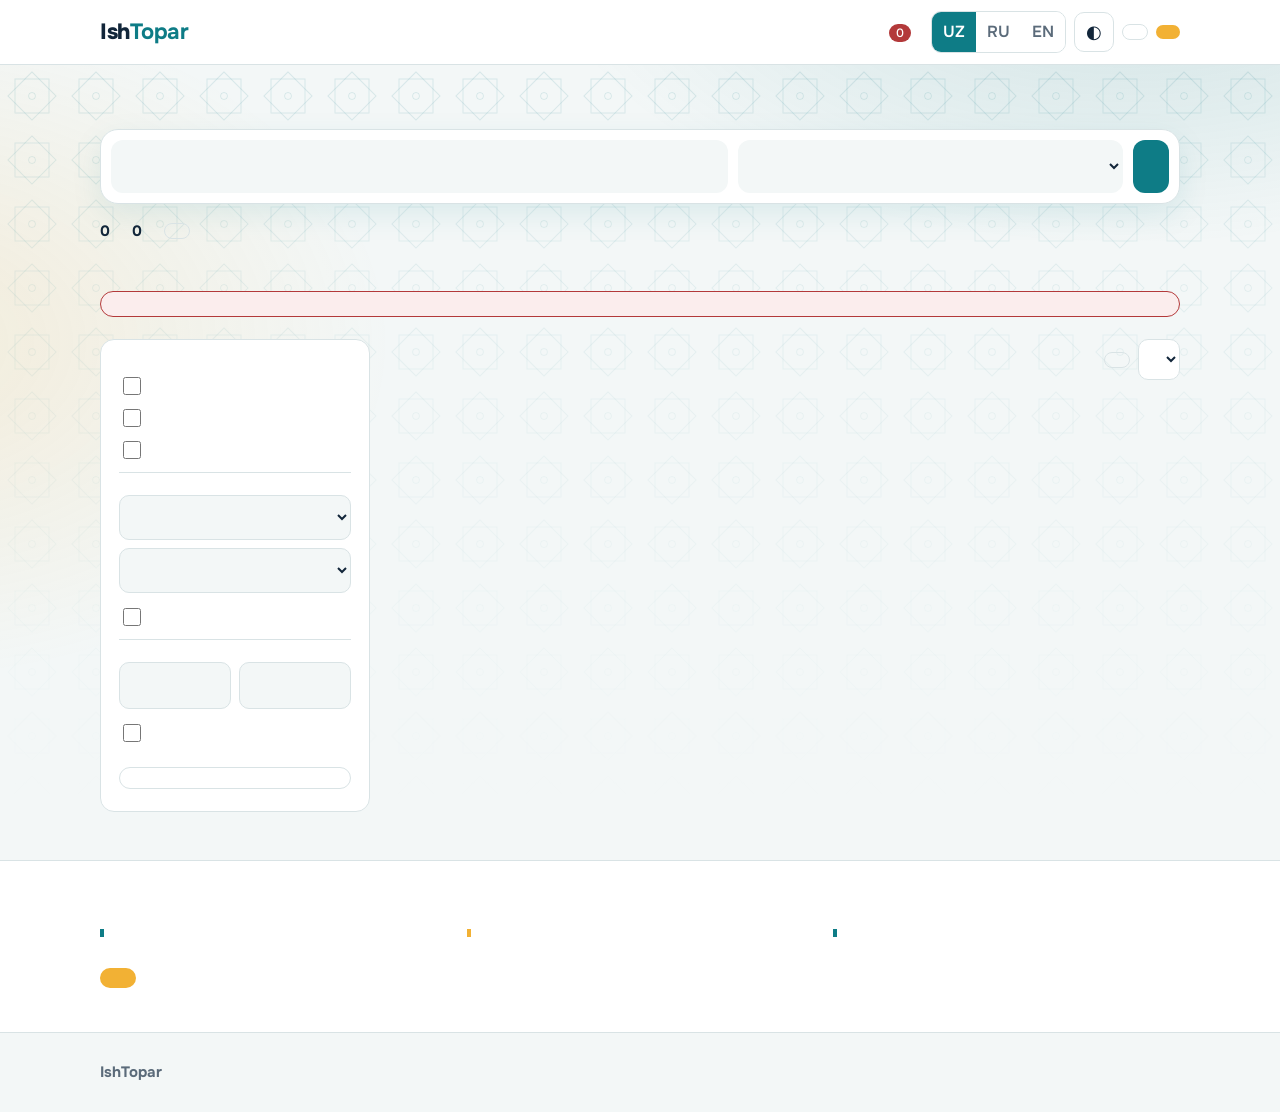
==== commit 9832bc55: "Update index.html" ====
--- a/index.html
+++ b/index.html
@@ -3,14 +3,203 @@
 <head>
 <meta charset="utf-8">
 <meta name="viewport" content="width=device-width, initial-scale=1">
-<meta name="description" content="IshTopar: O'zbekiston bo'yicha barcha sohalardagi ish e'lonlari bir joyda.">
-<link rel="icon" href="data:image/svg+xml,%3Csvg xmlns='http://www.w3.org/2000/svg' viewBox='0 0 64 64'%3E%3Crect width='64' height='64' rx='14' fill='%230E7C86'/%3E%3Ctext x='32' y='45' font-size='36' text-anchor='middle' fill='white' font-family='sans-serif' font-weight='800'%3EI%3C/text%3E%3C/svg%3E">
 <title>IshTopar</title>
 <link rel="preconnect" href="https://fonts.googleapis.com">
-<link href="https://t.me/ishtoparuzb" target="_blank" class="telegram-btn">
-    Telegram kanalga obuna bo'ling
-</a>
-<link rel="stylesheet" href="/static/style.css">
+<link href="https://fonts.googleapis.com/css2?family=Onest:wght@400;500;600;800&display=swap" rel="stylesheet">
+<style>
+:root{
+  --ink:#12263A; --muted:#5B6B7A; --bg:#F3F7F7; --surface:#FFFFFF; --line:#D9E3E5;
+  --teal:#0E7C86; --teal-dark:#0A5E66; --gold:#F2B134; --red:#B3393A; --red-bg:#FBEDED;
+  --sal-bg:#FFF4D9; --sal-line:#F0D894; --sal-ink:#4A3500; --radius:14px;
+  --glow1:rgba(14,124,134,.17); --glow2:rgba(242,177,52,.15); --pat:url("data:image/svg+xml,<svg xmlns='http://www.w3.org/2000/svg' width='64' height='64' viewBox='0 0 64 64'><g fill='none' stroke='%230E7C86' stroke-opacity='.14' stroke-width='1'><rect x='15' y='15' width='34' height='34'/><rect x='15' y='15' width='34' height='34' transform='rotate(45 32 32)'/><circle cx='32' cy='32' r='3.5'/></g></svg>");
+}
+@media (prefers-color-scheme:dark){
+  :root:not([data-theme="light"]){--ink:#E8EEF2; --muted:#9AAAB8; --bg:#0F1A24; --surface:#16242F; --line:#26384A; --teal:#3FB6C1; --teal-dark:#7FD3DB; --red-bg:#2C1A1B; --red:#E27C7D; --sal-bg:#3A3016; --sal-line:#5C4B1C; --sal-ink:#F6D98B; --glow1:rgba(63,182,193,.20); --glow2:rgba(242,177,52,.10); --pat:url("data:image/svg+xml,<svg xmlns='http://www.w3.org/2000/svg' width='64' height='64' viewBox='0 0 64 64'><g fill='none' stroke='%233FB6C1' stroke-opacity='.11' stroke-width='1'><rect x='15' y='15' width='34' height='34'/><rect x='15' y='15' width='34' height='34' transform='rotate(45 32 32)'/><circle cx='32' cy='32' r='3.5'/></g></svg>");}
+}
+:root[data-theme="dark"]{--ink:#E8EEF2; --muted:#9AAAB8; --bg:#0F1A24; --surface:#16242F; --line:#26384A; --teal:#3FB6C1; --teal-dark:#7FD3DB; --red-bg:#2C1A1B; --red:#E27C7D; --sal-bg:#3A3016; --sal-line:#5C4B1C; --sal-ink:#F6D98B; --glow1:rgba(63,182,193,.20); --glow2:rgba(242,177,52,.10); --pat:url("data:image/svg+xml,<svg xmlns='http://www.w3.org/2000/svg' width='64' height='64' viewBox='0 0 64 64'><g fill='none' stroke='%233FB6C1' stroke-opacity='.11' stroke-width='1'><rect x='15' y='15' width='34' height='34'/><rect x='15' y='15' width='34' height='34' transform='rotate(45 32 32)'/><circle cx='32' cy='32' r='3.5'/></g></svg>");}
+*{box-sizing:border-box}
+body::before{content:"";position:fixed;inset:0;z-index:-2;pointer-events:none;background:radial-gradient(900px 460px at 88% -6%,var(--glow1),transparent 65%),radial-gradient(760px 520px at -8% 38%,var(--glow2),transparent 65%)}
+body::after{content:"";position:fixed;inset:0;z-index:-1;pointer-events:none;background-image:var(--pat);background-size:64px 64px;-webkit-mask-image:linear-gradient(180deg,#000 0,rgba(0,0,0,.35) 45%,transparent 90%);mask-image:linear-gradient(180deg,#000 0,rgba(0,0,0,.35) 45%,transparent 90%)}
+html{scroll-padding-top:env(safe-area-inset-top,0px)}
+body{margin:0;background:var(--bg);color:var(--ink);font-family:"Onest","Segoe UI",system-ui,sans-serif;line-height:1.55;font-size:16px;padding-top:env(safe-area-inset-top,0px);padding-bottom:env(safe-area-inset-bottom,0px)}
+a{color:inherit}
+:focus-visible{outline:3px solid var(--gold);outline-offset:2px}
+.wrap{max-width:1120px;margin:0 auto;padding:0 20px}
+.btn{display:inline-block;border:0;cursor:pointer;font:inherit;font-weight:600;border-radius:12px;padding:10px 18px;text-decoration:none;text-align:center}
+.btn-gold{background:var(--gold);color:#2B1E00}
+.btn-gold:hover{filter:brightness(.95)}
+.btn-teal{background:var(--teal);color:#fff}
+.btn-teal:hover{background:var(--teal-dark)}
+.btn-line{background:transparent;border:1.5px solid var(--line);color:var(--ink)}
+.btn-line:hover{border-color:var(--teal)}
+.btn-sm{padding:7px 12px;font-size:14px}
+.icon-btn{border:1px solid var(--line);background:var(--surface);color:var(--ink);border-radius:10px;width:40px;height:40px;cursor:pointer;font-size:18px}
+
+/* Header */
+header.top{background:var(--surface);border-bottom:1px solid var(--line)}
+header.top .wrap{display:flex;align-items:center;gap:12px;min-height:64px;flex-wrap:wrap;padding-top:8px;padding-bottom:8px}
+.logo{font-weight:800;font-size:22px;text-decoration:none;letter-spacing:-.02em}
+.logo b{color:var(--teal)}
+nav{margin-left:auto;display:flex;gap:8px;align-items:center;flex-wrap:wrap}
+nav .navlink{padding:8px 12px;border-radius:10px;text-decoration:none;color:var(--muted);font-weight:500;background:none;border:0;font:inherit;font-weight:500;cursor:pointer}
+nav .navlink:hover{background:var(--bg);color:var(--ink)}
+.count{display:inline-block;min-width:22px;padding:0 6px;border-radius:999px;background:var(--red);color:#fff;font-size:12px;text-align:center;margin-left:4px}
+.lang{display:flex;border:1px solid var(--line);border-radius:10px;overflow:hidden}
+.lang button{border:0;background:var(--surface);color:var(--muted);font:inherit;font-weight:600;padding:8px 11px;cursor:pointer}
+.lang button[aria-pressed="true"]{background:var(--teal);color:#fff}
+#userBox{display:none;position:relative;align-items:center}
+.avatar-btn{width:42px;height:42px;border-radius:50%;border:2.5px solid var(--teal);padding:0;background:var(--teal);color:#fff;font:inherit;font-weight:800;cursor:pointer;overflow:hidden;display:grid;place-items:center}
+.avatar-btn.emp{border-color:var(--gold);background:var(--gold);color:#2B1E00}
+.avatar-btn img{width:100%;height:100%;object-fit:cover;display:block}
+.online{position:absolute;right:0;bottom:0;width:12px;height:12px;border-radius:50%;background:#2DB36B;border:2px solid var(--surface);pointer-events:none}
+.menu{position:absolute;right:0;top:calc(100% + 10px);min-width:270px;background:var(--surface);border:1px solid var(--line);border-radius:14px;box-shadow:0 14px 40px rgba(0,0,0,.22);padding:8px;z-index:20}
+.menu[hidden]{display:none}
+.menu .who{display:flex;gap:12px;align-items:center;padding:10px 10px 14px;border-bottom:1px solid var(--line);margin-bottom:6px}
+.who-av{width:48px;height:48px;flex:none;border-radius:50%;background:var(--teal);color:#fff;border:2.5px solid var(--teal);display:grid;place-items:center;font-weight:800;overflow:hidden}
+.who-av.emp{background:var(--gold);border-color:var(--gold);color:#2B1E00}
+.who-av img{width:100%;height:100%;object-fit:cover;display:block}
+.who-t{min-width:0}
+.who-t strong{display:block;font-size:16px;line-height:1.3;overflow:hidden;text-overflow:ellipsis;white-space:nowrap}
+#mId{color:var(--muted);font-size:14px;font-variant-numeric:tabular-nums;overflow:hidden;text-overflow:ellipsis}
+.menu button{display:flex;gap:10px;align-items:center;width:100%;text-align:left;border:0;background:none;color:var(--ink);font:inherit;padding:10px;border-radius:9px;cursor:pointer}
+.menu button svg{width:18px;height:18px;flex:none;color:var(--muted)}
+.menu button.danger,.menu button.danger svg{color:var(--red)}
+.menu button:hover{background:var(--bg)}
+.pill{display:inline-block;margin-top:6px;font-size:12px;font-weight:700;padding:1px 10px;border-radius:999px;border:1.5px solid var(--teal);color:var(--teal);background:var(--bg)}
+.pill.emp{border-color:var(--gold);color:var(--sal-ink);background:var(--sal-bg)}
+.roles{display:grid;grid-template-columns:1fr 1fr;gap:10px;margin-top:6px}
+.dlg form label.role{position:relative;margin:0;font-weight:400;border:1.5px solid var(--line);border-radius:12px;padding:12px;cursor:pointer;background:var(--bg)}
+.dlg form .role input{position:absolute;opacity:0;width:1px;height:1px;padding:0;border:0}
+.role strong{display:block;font-weight:600}
+.role span{color:var(--muted);font-size:14px;line-height:1.35;display:block}
+.role:has(input:checked){border-color:var(--teal);box-shadow:0 0 0 2px var(--teal) inset}
+.role:has(input:focus-visible){outline:3px solid var(--gold);outline-offset:2px}
+.photo-row{display:flex;gap:16px;align-items:center;margin:16px 0 4px}
+.photo{width:84px;height:84px;flex:none;border-radius:50%;background:var(--teal);color:#fff;display:grid;place-items:center;font-weight:800;font-size:30px;overflow:hidden}
+.dlg form label.inl{display:flex;gap:8px;align-items:center;font-weight:500;margin-top:16px}
+.dlg form input[type=checkbox]{width:18px;height:18px;padding:0;accent-color:var(--teal)}
+.dlg form label.sub{margin-top:14px}
+.tabs[hidden]{display:none}
+.phone{display:flex;align-items:center;border:1px solid var(--line);border-radius:10px;background:var(--bg)}
+.phone:focus-within{outline:3px solid var(--gold);outline-offset:2px;border-color:var(--teal)}
+.pfx{padding:0 4px 0 13px;font-weight:600;color:var(--ink);user-select:none;white-space:nowrap}
+.dlg form .phone input{border:0;background:transparent;outline:none;padding-left:6px;font-variant-numeric:tabular-nums}
+.pwbox{position:relative}
+.dlg form .pwbox input{padding-right:100px}
+.pwtog{position:absolute;right:6px;top:50%;transform:translateY(-50%);border:0;background:none;color:var(--teal);font:inherit;font-weight:600;cursor:pointer;padding:6px 8px}
+.linkrow{display:flex;justify-content:space-between;gap:8px 16px;flex-wrap:wrap;margin-top:12px}
+.linkbtn{border:0;background:none;color:var(--teal);font:inherit;font-weight:600;cursor:pointer;padding:4px 0;text-decoration:underline;text-underline-offset:3px}
+.alert{margin:12px 0 0;padding:10px 14px;border-radius:10px;background:var(--red-bg);border:1px solid var(--red);font-size:15px}
+.demo{margin:12px 0 0;padding:10px 14px;border:1.5px dashed var(--gold);border-radius:10px;background:var(--sal-bg);color:var(--sal-ink);font-size:15px}
+.demo strong{letter-spacing:.18em;font-size:18px}
+.dlg form input.codeinput{letter-spacing:.35em;font-size:22px;text-align:center;font-variant-numeric:tabular-nums}
+
+/* Hero */
+.hero{padding:40px 0 22px}
+.hero h1{font-size:clamp(30px,5vw,50px);line-height:1.08;margin:0 0 10px;letter-spacing:-.03em;font-weight:800;max-width:16em}
+.hero h1 .h1b{display:block;color:var(--teal)}
+.hero p{margin:0 0 24px;color:var(--muted);font-size:18px;max-width:34em}
+.search{display:grid;grid-template-columns:1.6fr 1fr auto;gap:10px;background:var(--surface);border:1px solid var(--line);border-radius:18px;padding:10px;box-shadow:0 10px 30px rgba(14,124,134,.10)}
+.search input,.search select{font:inherit;color:var(--ink);background:var(--bg);border:1px solid transparent;border-radius:12px;padding:13px 14px;width:100%}
+.search input:focus,.search select:focus{border-color:var(--teal);outline:none}
+.stats{display:flex;gap:22px;flex-wrap:wrap;margin-top:16px;color:var(--muted);font-size:15px;align-items:center}
+.stats strong{color:var(--ink)}
+
+/* Categories */
+.cats{display:flex;gap:8px;overflow-x:auto;padding:6px 20px 14px;margin:0 -20px;scrollbar-width:thin}
+.chip{flex:none;border:1.5px solid var(--line);background:var(--surface);color:var(--ink);padding:8px 16px;border-radius:999px;font:inherit;font-weight:500;cursor:pointer}
+.chip[aria-pressed="true"]{background:var(--teal);border-color:var(--teal);color:#fff}
+
+.warn{display:flex;gap:12px;background:var(--red-bg);border:1px solid var(--red);color:var(--ink);border-radius:var(--radius);padding:12px 16px;margin:6px 0 22px;font-size:15px}
+.warn strong{color:var(--red)}
+
+/* Layout */
+.layout{display:grid;grid-template-columns:270px 1fr;gap:24px;align-items:start;padding-bottom:48px}
+aside.filters{background:var(--surface);border:1px solid var(--line);border-radius:var(--radius);padding:18px;position:sticky;top:16px}
+aside.filters h2{font-size:16px;margin:0 0 12px}
+.fgroup{border-top:1px solid var(--line);padding:14px 0 6px}
+.fgroup:first-of-type{border-top:0;padding-top:0}
+.fgroup h3{font-size:14px;margin:0 0 8px;color:var(--muted);font-weight:600}
+.fgroup label.chk{display:flex;gap:8px;align-items:center;padding:4px 0;cursor:pointer}
+.fgroup input[type=checkbox]{accent-color:var(--teal);width:18px;height:18px}
+.fgroup select,.fgroup input[type=number]{font:inherit;width:100%;padding:10px;border-radius:10px;border:1px solid var(--line);background:var(--bg);color:var(--ink);margin-bottom:8px}
+.fgroup select:disabled{opacity:.55}
+.range{display:grid;grid-template-columns:1fr 1fr;gap:8px}
+.filters-toggle{display:none}
+
+.listhead{display:flex;justify-content:space-between;align-items:center;margin-bottom:12px;gap:12px;flex-wrap:wrap}
+.listhead h2{margin:0;font-size:20px}
+.listhead select{font:inherit;padding:8px 10px;border-radius:10px;border:1px solid var(--line);background:var(--surface);color:var(--ink)}
+
+/* Job card */
+.job{display:grid;grid-template-columns:48px 1fr auto;gap:14px;background:var(--surface);border:1px solid var(--line);border-radius:var(--radius);padding:16px;margin-bottom:12px;cursor:pointer}
+.job:hover{border-color:var(--teal)}
+.avatar{width:48px;height:48px;border-radius:12px;background:var(--teal);color:#fff;display:grid;place-items:center;font-weight:800;font-size:18px}
+.job h3{margin:0 0 2px;font-size:18px;line-height:1.3;display:flex;gap:8px;align-items:center;flex-wrap:wrap}
+.job .meta{color:var(--muted);font-size:14.5px}
+.colink{border:0;background:none;padding:0;font:inherit;color:var(--teal);font-weight:600;cursor:pointer;text-decoration:underline;text-underline-offset:3px}
+.tags{display:flex;flex-wrap:wrap;gap:6px;margin-top:10px}
+.tag{font-size:13px;padding:3px 10px;border-radius:999px;background:var(--bg);border:1px solid var(--line);color:var(--ink)}
+.tag.salary{background:var(--sal-bg);border-color:var(--sal-line);color:var(--sal-ink)}
+.badge-new{font-size:12px;font-weight:700;background:var(--gold);color:#2B1E00;border-radius:6px;padding:1px 8px}
+.job .side{text-align:right;display:flex;flex-direction:column;justify-content:space-between;align-items:flex-end;gap:8px;font-size:13px;color:var(--muted)}
+.save{border:0;background:none;font-size:22px;cursor:pointer;color:var(--muted);line-height:1}
+.save[aria-pressed="true"]{color:var(--red)}
+.empty{text-align:center;padding:48px 16px;background:var(--surface);border:1px dashed var(--line);border-radius:var(--radius);color:var(--muted)}
+.empty strong{display:block;color:var(--ink);font-size:18px;margin-bottom:6px}
+.more{display:block;margin:6px auto 0}
+
+/* Employers */
+.employers{background:var(--surface);border-top:1px solid var(--line);border-bottom:1px solid var(--line);padding:44px 0}
+.employers h2{margin:0 0 6px;font-size:28px;letter-spacing:-.02em}
+.employers p.lead{margin:0 0 24px;color:var(--muted);max-width:36em}
+.eitems{display:grid;grid-template-columns:repeat(3,1fr);gap:20px;margin-bottom:24px}
+.eitem{border-left:4px solid var(--teal);padding:2px 0 2px 16px}
+.eitem:nth-child(2){border-color:var(--gold)}
+.eitem h3{margin:0 0 4px;font-size:17px}
+.eitem p{margin:0;color:var(--muted);font-size:15px}
+
+/* Dialogs */
+dialog{border:0;border-radius:18px;padding:0;max-width:640px;width:calc(100% - 28px);background:var(--surface);color:var(--ink);box-shadow:0 30px 80px rgba(0,0,0,.35)}
+dialog::backdrop{background:rgba(10,20,30,.55)}
+.dlg{padding:24px;max-height:85vh;overflow:auto}
+.dlg h2{margin:0 0 4px;font-size:24px;line-height:1.25}
+.dlg .close{float:right}
+.dlg dl{display:grid;grid-template-columns:110px 1fr;gap:8px 12px;margin:18px 0}
+.dlg dt{color:var(--muted)}
+.dlg dd{margin:0}
+.dlg .actions{display:flex;gap:10px;flex-wrap:wrap;margin-top:18px}
+.dlg form label{display:block;margin:12px 0 4px;font-weight:600;font-size:14px}
+.dlg form input,.dlg form select,.dlg form textarea{font:inherit;width:100%;padding:11px;border-radius:10px;border:1px solid var(--line);background:var(--bg);color:var(--ink)}
+.dlg .two{display:grid;grid-template-columns:1fr 1fr;gap:10px}
+.tabs{display:flex;gap:6px;margin:14px 0 4px}
+.tabs button{flex:1;border:1.5px solid var(--line);background:var(--surface);color:var(--ink);font:inherit;font-weight:600;padding:9px;border-radius:10px;cursor:pointer}
+.tabs button[aria-pressed="true"]{background:var(--teal);border-color:var(--teal);color:#fff}
+.note{color:var(--muted);font-size:14px;margin-top:12px}
+.mini{display:flex;justify-content:space-between;gap:10px;align-items:center;border:1px solid var(--line);border-radius:12px;padding:10px 14px;margin-top:8px;cursor:pointer;background:var(--bg)}
+.mini:hover{border-color:var(--teal)}
+
+footer{background:var(--bg);padding:28px 0;color:var(--muted);font-size:15px}
+footer .wrap{display:flex;justify-content:space-between;gap:16px;flex-wrap:wrap}
+
+@media (max-width:860px){
+  .layout{grid-template-columns:1fr}
+  aside.filters{position:static;display:none}
+  aside.filters.open{display:block}
+  .filters-toggle{display:inline-block}
+  .search{grid-template-columns:1fr}
+  .eitems{grid-template-columns:1fr}
+  nav .hide-sm{display:none}
+}
+@media (max-width:520px){
+  .job{grid-template-columns:40px 1fr}
+  .job .side{grid-column:1/-1;flex-direction:row;align-items:center;text-align:left}
+  .avatar{width:40px;height:40px;font-size:16px}
+  .dlg .two{grid-template-columns:1fr}
+  .dlg dl{grid-template-columns:1fr}
+}
+@media (prefers-reduced-motion:no-preference){.job{transition:border-color .15s}}
+</style>
 </head>
 <body>
 
@@ -35,8 +224,6 @@
             <div class="who-t"><strong id="mName"></strong><div id="mId"></div><span class="pill" id="mRole"></span></div>
           </div>
           <button type="button" id="menuProfile"><svg viewBox="0 0 24 24" fill="none" stroke="currentColor" stroke-width="2" stroke-linecap="round" stroke-linejoin="round" aria-hidden="true"><circle cx="12" cy="8" r="4"/><path d="M4 21c0-4 4-6 8-6s8 2 8 6"/></svg><span data-i18n="menu_profile"></span></button>
-          <button type="button" id="menuMy" hidden><svg viewBox="0 0 24 24" fill="none" stroke="currentColor" stroke-width="2" stroke-linecap="round" stroke-linejoin="round" aria-hidden="true"><rect x="3" y="7" width="18" height="13" rx="2"/><path d="M9 7V5a2 2 0 0 1 2-2h2a2 2 0 0 1 2 2v2"/></svg><span data-i18n="menu_my"></span></button>
-          <button type="button" id="menuAdmin" hidden><svg viewBox="0 0 24 24" fill="none" stroke="currentColor" stroke-width="2" stroke-linecap="round" stroke-linejoin="round" aria-hidden="true"><path d="M12 3l8 3v6c0 5-3.5 8-8 9-4.5-1-8-4-8-9V6z"/><path d="M9 12l2 2 4-4"/></svg><span data-i18n="menu_admin"></span></button>
           <button type="button" id="logoutBtn" class="danger"><svg viewBox="0 0 24 24" fill="none" stroke="currentColor" stroke-width="2" stroke-linecap="round" stroke-linejoin="round" aria-hidden="true"><path d="M9 21H5a2 2 0 0 1-2-2V5a2 2 0 0 1 2-2h4"/><path d="M16 17l5-5-5-5"/><path d="M21 12H9"/></svg><span data-i18n="logout"></span></button>
         </div>
       </span>
@@ -58,7 +245,8 @@
     <div class="stats">
       <span><strong id="statCount">0</strong> <span data-i18n="stat_active"></span></span>
       <span><strong id="statNew">0</strong> <span data-i18n="stat_new"></span></span>
-      <a class="btn btn-line btn-sm" href="#" target="_blank" rel="noopener" data-i18n="tg" data-channel hidden></a>
+      <!-- TO'G'RILANDI: t.me/ishtopar -> t.me/ishtoparuzb -->
+      <a class="btn btn-line btn-sm" href="https://t.me/ishtoparuzb" target="_blank" rel="noopener" data-i18n="tg"></a>
     </div>
   </div>
 </section>
@@ -130,7 +318,10 @@
 <footer>
   <div class="wrap">
     <div><strong>IshTopar</strong><br><span data-i18n="foot1"></span></div>
-    <div><a href="#" target="_blank" rel="noopener" data-i18n="tg" data-channel hidden></a><span data-channel-sep hidden><br></span><a href="/privacy" data-i18n="privacy_link"></a> · <a href="/terms" data-i18n="terms_link"></a></div>
+    <div>
+      <!-- TO'G'RILANDI: t.me/ishtopar -> t.me/ishtoparuzb -->
+      <a href="https://t.me/ishtoparuzb" target="_blank" rel="noopener" data-i18n="tg"></a><br><span data-i18n="foot3"></span>
+    </div>
   </div>
 </footer>
 
@@ -143,8 +334,8 @@
     <h2 id="pTitle" data-i18n="p_title"></h2>
     <p class="note" style="margin-top:4px" data-i18n="p_sub"></p>
     <form id="postForm">
-      <label for="f1" data-i18n="p_job"></label><input id="f1" required maxlength="100">
-      <label for="f2" data-i18n="p_co"></label><input id="f2" required maxlength="100">
+      <label for="f1" data-i18n="p_job"></label><input id="f1" required>
+      <label for="f2" data-i18n="p_co"></label><input id="f2" required>
       <div class="two">
         <div><label for="pCat" data-i18n="p_cat"></label><select id="pCat"></select></div>
         <div><label for="pType" data-i18n="p_type"></label><select id="pType"></select></div>
@@ -153,43 +344,11 @@
         <div><label for="pRegion" data-i18n="p_reg"></label><select id="pRegion" required></select></div>
         <div><label for="pDistrict" data-i18n="p_dist"></label><select id="pDistrict"></select></div>
       </div>
-      <label for="pSmin" data-i18n="p_sal_mln"></label>
-      <div class="two">
-        <input id="pSmin" type="number" min="0" max="1000" step="0.5" data-ph="from">
-        <input id="pSmax" type="number" min="0" max="1000" step="0.5" data-ph="to">
-      </div>
-      <div class="two">
-        <div><label for="pExtra" data-i18n="p_extra"></label><select id="pExtra">
-          <option value="" data-i18n="x_none"></option><option value="bonus" data-i18n="x_bonus"></option>
-          <option value="food" data-i18n="x_food"></option><option value="weekly" data-i18n="x_weekly"></option>
-          <option value="deal" data-i18n="x_deal"></option></select></div>
-        <label class="inl" for="pRemote"><input type="checkbox" id="pRemote"> <span data-i18n="p_remote"></span></label>
-      </div>
-      <label for="f6" data-i18n="p_desc"></label><textarea id="f6" rows="4" required maxlength="2000"></textarea>
-      <label for="f8" data-i18n="p_req"></label><textarea id="f8" rows="3" maxlength="1000"></textarea>
-      <label for="f7" data-i18n="p_contact"></label><input id="f7" required maxlength="100">
-      <div class="actions"><button class="btn btn-gold" type="submit" data-i18n="p_send"></button><span id="postMsg" class="note" style="margin:0;align-self:center" role="status"></span></div>
-    </form>
-  </div>
-</dialog>
-
-<dialog id="myDlg" aria-labelledby="myTitle">
-  <div class="dlg">
-    <button class="icon-btn close" data-close aria-label="Close">✕</button>
-    <h2 id="myTitle" data-i18n="my_title"></h2>
-    <div id="myList"></div>
-  </div>
-</dialog>
-
-<dialog id="adminDlg" aria-labelledby="admTitle">
-  <div class="dlg">
-    <button class="icon-btn close" data-close aria-label="Close">✕</button>
-    <h2 id="admTitle" data-i18n="adm_title"></h2>
-    <div class="tabs">
-      <button type="button" data-atab="pending" aria-pressed="true"><span data-i18n="adm_pending"></span> <span id="admCntP"></span></button>
-      <button type="button" data-atab="hidden" aria-pressed="false"><span data-i18n="adm_hidden"></span> <span id="admCntH"></span></button>
-    </div>
-    <div id="admList"></div>
+      <label for="f5" data-i18n="p_sal"></label><input id="f5" data-ph="p_sal_ph">
+      <label for="f6" data-i18n="p_desc"></label><textarea id="f6" rows="4" required></textarea>
+      <label for="f7" data-i18n="p_contact"></label><input id="f7" required>
+      <div class="actions"><button class="btn btn-gold" type="submit" data-i18n="p_send"></button></div>
+    </form>
   </div>
 </dialog>
 
@@ -235,13 +394,6 @@
       <div class="actions"><button class="btn btn-teal" type="submit" data-i18n="pr_save"></button><button class="btn btn-line" type="button" id="chPw" data-i18n="pr_change_pw"></button><span id="prMsg" class="note" style="margin:0;align-self:center" role="status"></span></div>
       <p class="note" data-i18n="pr_private"></p>
     </form>
-    <div class="danger-zone">
-      <h3 data-i18n="del_h"></h3>
-      <p class="note" data-i18n="del_t"></p>
-      <input type="password" id="delPw" autocomplete="current-password" data-ph="l_pw">
-      <button class="btn btn-line danger-btn" type="button" id="delBtn" data-i18n="del_btn"></button>
-      <span id="delMsg" class="note err" role="status"></span>
-    </div>
   </div>
 </dialog>
 
@@ -276,7 +428,6 @@
         <label class="role"><input type="radio" name="role" value="employer"><strong data-i18n="role_emp"></strong><span data-i18n="role_emp_d"></span></label>
       </div>
       <div id="coRow" hidden><label for="l4" data-i18n="l_company"></label><input id="l4" autocomplete="organization" maxlength="100"></div>
-      <label class="inl cons" for="upConsent"><input type="checkbox" id="upConsent"> <span><span data-i18n="cons_pre"></span> <a href="/privacy" target="_blank" rel="noopener" data-i18n="privacy_link"></a> · <a href="/terms" target="_blank" rel="noopener" data-i18n="terms_link"></a></span></label>
       <div class="actions"><button class="btn btn-teal" type="submit" data-i18n="a_next"></button></div>
     </form>
 
@@ -290,13 +441,6 @@
       <p class="note" style="margin-top:12px" data-i18n="a_forgot_hint"></p>
       <label for="fgPhone" data-i18n="l_phone"></label><div class="phone"><span class="pfx">+998</span><input id="fgPhone" data-phone type="tel" inputmode="numeric" autocomplete="tel-national" placeholder="90 123 45 67" maxlength="12"></div>
       <div class="actions"><button class="btn btn-teal" type="submit" data-i18n="a_send"></button><button type="button" class="linkbtn" data-go="in" data-i18n="a_back"></button></div>
-    </form>
-
-    <form id="fBot" data-panel="bot" hidden novalidate>
-      <p class="note" style="margin-top:12px" data-i18n="bot_hint"></p>
-      <ol class="steps"><li data-i18n="bot_s1"></li><li data-i18n="bot_s2"></li><li data-i18n="bot_s3"></li></ol>
-      <div class="actions"><a class="btn btn-teal" id="botLink" href="#" target="_blank" rel="noopener" data-i18n="bot_open"></a><button type="button" class="linkbtn" data-go="in" data-i18n="a_back"></button></div>
-      <p class="note" data-i18n="bot_wait"></p>
     </form>
 
     <form id="fCode" data-panel="code" hidden novalidate>
@@ -317,6 +461,5 @@
   </div>
 </dialog>
 
-<script src="/static/app.js"></script>
 </body>
 </html>
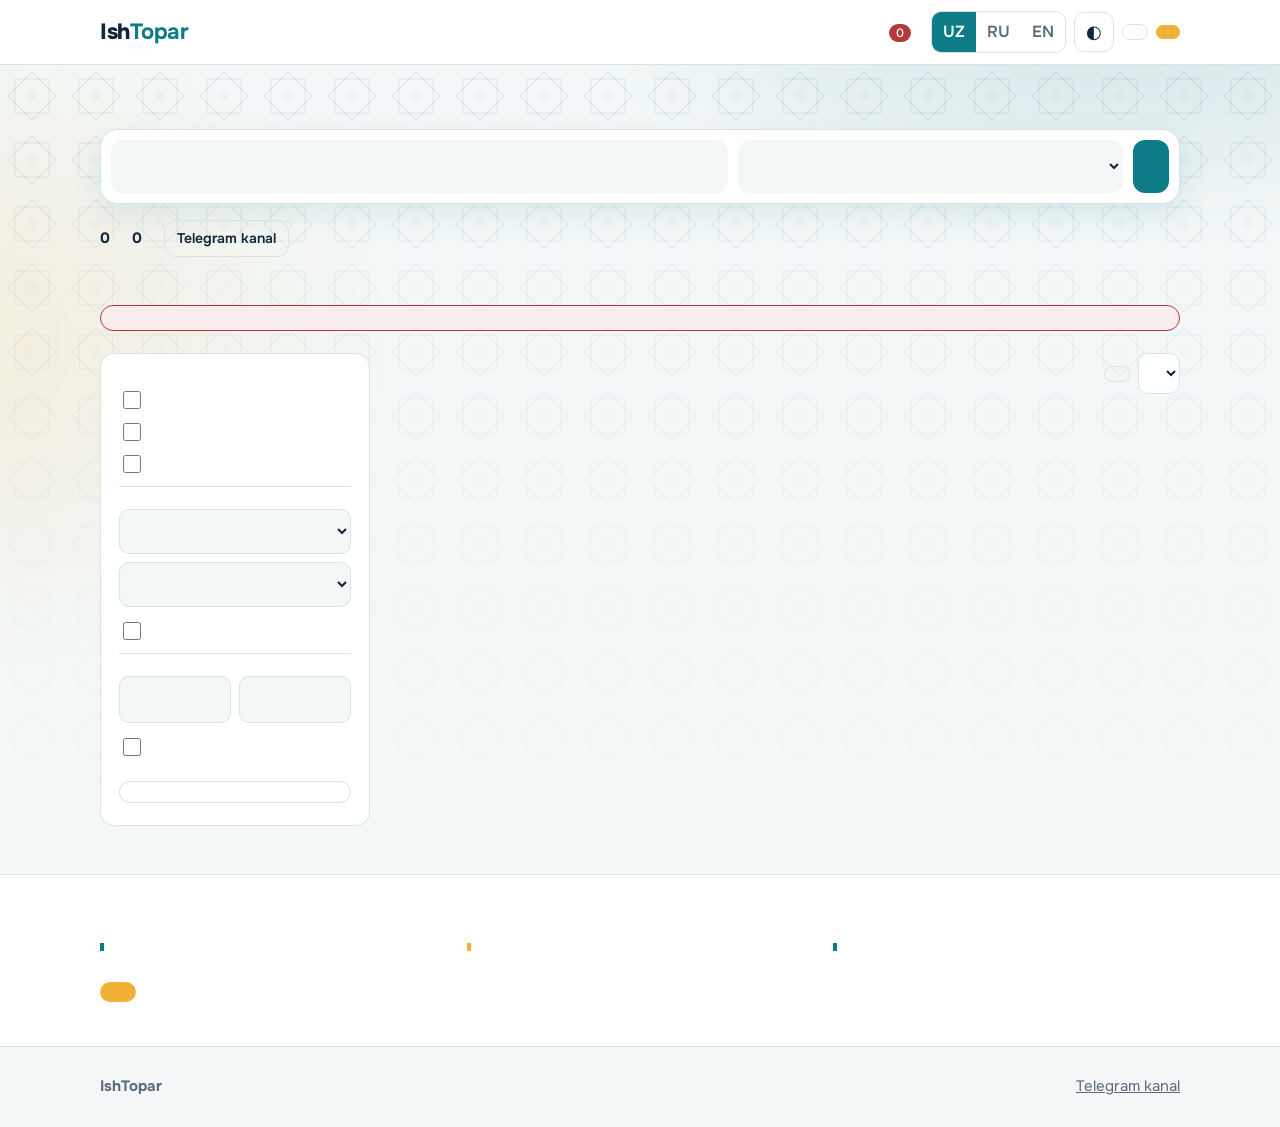
==== commit 201e7df7: "Update index.html" ====
--- a/index.html
+++ b/index.html
@@ -6,6 +6,7 @@
 <title>IshTopar</title>
 <link rel="preconnect" href="https://fonts.googleapis.com">
 <link href="https://fonts.googleapis.com/css2?family=Onest:wght@400;500;600;800&display=swap" rel="stylesheet">
+<link rel="stylesheet" href="/static/style.css">
 <style>
 :root{
   --ink:#12263A; --muted:#5B6B7A; --bg:#F3F7F7; --surface:#FFFFFF; --line:#D9E3E5;
@@ -245,8 +246,7 @@
     <div class="stats">
       <span><strong id="statCount">0</strong> <span data-i18n="stat_active"></span></span>
       <span><strong id="statNew">0</strong> <span data-i18n="stat_new"></span></span>
-      <!-- TO'G'RILANDI: t.me/ishtopar -> t.me/ishtoparuzb -->
-      <a class="btn btn-line btn-sm" href="https://t.me/ishtoparuzb" target="_blank" rel="noopener" data-i18n="tg"></a>
+      <a class="btn btn-line btn-sm" href="https://t.me/ishtoparuzb" target="_blank" rel="noopener">Telegram kanal</a>
     </div>
   </div>
 </section>
@@ -319,8 +319,7 @@
   <div class="wrap">
     <div><strong>IshTopar</strong><br><span data-i18n="foot1"></span></div>
     <div>
-      <!-- TO'G'RILANDI: t.me/ishtopar -> t.me/ishtoparuzb -->
-      <a href="https://t.me/ishtoparuzb" target="_blank" rel="noopener" data-i18n="tg"></a><br><span data-i18n="foot3"></span>
+      <a href="https://t.me/ishtoparuzb" target="_blank" rel="noopener">Telegram kanal</a><br><span data-i18n="foot3"></span>
     </div>
   </div>
 </footer>
@@ -338,128 +337,4 @@
       <label for="f2" data-i18n="p_co"></label><input id="f2" required>
       <div class="two">
         <div><label for="pCat" data-i18n="p_cat"></label><select id="pCat"></select></div>
-        <div><label for="pType" data-i18n="p_type"></label><select id="pType"></select></div>
-      </div>
-      <div class="two">
-        <div><label for="pRegion" data-i18n="p_reg"></label><select id="pRegion" required></select></div>
-        <div><label for="pDistrict" data-i18n="p_dist"></label><select id="pDistrict"></select></div>
-      </div>
-      <label for="f5" data-i18n="p_sal"></label><input id="f5" data-ph="p_sal_ph">
-      <label for="f6" data-i18n="p_desc"></label><textarea id="f6" rows="4" required></textarea>
-      <label for="f7" data-i18n="p_contact"></label><input id="f7" required>
-      <div class="actions"><button class="btn btn-gold" type="submit" data-i18n="p_send"></button></div>
-    </form>
-  </div>
-</dialog>
-
-<dialog id="profDlg" aria-labelledby="prTitle">
-  <div class="dlg">
-    <button class="icon-btn close" data-close aria-label="Close">✕</button>
-    <h2 id="prTitle" data-i18n="pr_title"></h2>
-    <span class="pill" id="prRole"></span>
-    <form id="profForm">
-      <div class="photo-row">
-        <div class="photo" id="prPhoto"></div>
         <div>
-          <div style="display:flex;gap:8px;flex-wrap:wrap">
-            <button type="button" class="btn btn-line btn-sm" id="photoPick" data-i18n="pr_photo_btn"></button>
-            <button type="button" class="btn btn-line btn-sm" id="photoDel" data-i18n="pr_photo_rm"></button>
-          </div>
-          <p class="note" style="margin:8px 0 0" data-i18n="pr_photo_hint"></p>
-          <input type="file" id="photoIn" accept="image/*" hidden>
-        </div>
-      </div>
-      <label for="pr1" data-i18n="pr_name"></label><input id="pr1" required maxlength="80">
-      <div class="two">
-        <div><label for="pr2" data-i18n="pr_email"></label><input id="pr2" type="email" autocomplete="email"></div>
-        <div><label for="pr3" data-i18n="pr_phone"></label><input id="pr3" type="tel" readonly></div>
-      </div>
-      <div class="two">
-        <div><label for="prRegion" data-i18n="p_reg"></label><select id="prRegion"></select></div>
-        <div><label for="prDistrict" data-i18n="p_dist"></label><select id="prDistrict"></select></div>
-      </div>
-      <div id="seekerFields">
-        <div class="two">
-          <div><label for="pr6" data-i18n="pr_field"></label><select id="pr6"></select></div>
-          <div><label for="pr7" data-i18n="pr_tg"></label><input id="pr7" placeholder="@username" maxlength="60"></div>
-        </div>
-        <label for="pr8" data-i18n="pr_about"></label><textarea id="pr8" rows="3" maxlength="300"></textarea>
-      </div>
-      <div id="empFields" hidden>
-        <label for="pr9" data-i18n="pr_co"></label><input id="pr9" maxlength="100">
-        <label for="pr10" data-i18n="pr_site"></label><input id="pr10" maxlength="120">
-        <label for="pr11" data-i18n="pr_co_about"></label><textarea id="pr11" rows="3" maxlength="400"></textarea>
-      </div>
-      <label class="inl" for="pr12"><input type="checkbox" id="pr12"> <span data-i18n="pr_notify"></span></label>
-      <div class="actions"><button class="btn btn-teal" type="submit" data-i18n="pr_save"></button><button class="btn btn-line" type="button" id="chPw" data-i18n="pr_change_pw"></button><span id="prMsg" class="note" style="margin:0;align-self:center" role="status"></span></div>
-      <p class="note" data-i18n="pr_private"></p>
-    </form>
-  </div>
-</dialog>
-
-<dialog id="loginDlg" aria-labelledby="lTitle">
-  <div class="dlg">
-    <button class="icon-btn close" data-close aria-label="Close">✕</button>
-    <h2 id="lTitle"></h2>
-    <div class="tabs" id="authTabs">
-      <button type="button" data-tab="in" aria-pressed="true" data-i18n="tab_in"></button>
-      <button type="button" data-tab="up" aria-pressed="false" data-i18n="tab_up"></button>
-    </div>
-    <div class="alert" id="authMsg" role="alert" hidden></div>
-
-    <form id="fIn" data-panel="in" novalidate>
-      <label for="inPhone" data-i18n="l_phone"></label><div class="phone"><span class="pfx">+998</span><input id="inPhone" data-phone type="tel" inputmode="numeric" autocomplete="tel-national" placeholder="90 123 45 67" maxlength="12"></div>
-      <label for="inPass" data-i18n="l_pw"></label><div class="pwbox"><input id="inPass" type="password" autocomplete="current-password"><button type="button" class="pwtog" data-pw="inPass" data-i18n="a_show"></button></div>
-      <div class="linkrow">
-        <button type="button" class="linkbtn" data-go="forgot" data-i18n="a_forgot"></button>
-        <button type="button" class="linkbtn" data-go="sms" data-i18n="a_sms"></button>
-      </div>
-      <div class="actions"><button class="btn btn-teal" type="submit" data-i18n="l_in"></button></div>
-    </form>
-
-    <form id="fUp" data-panel="up" hidden novalidate>
-      <label for="l1" data-i18n="l_name"></label><input id="l1" autocomplete="name" maxlength="80">
-      <label for="upPhone" data-i18n="l_phone"></label><div class="phone"><span class="pfx">+998</span><input id="upPhone" data-phone type="tel" inputmode="numeric" autocomplete="tel-national" placeholder="90 123 45 67" maxlength="12"></div>
-      <label for="upPass" data-i18n="l_pw"></label><div class="pwbox"><input id="upPass" type="password" autocomplete="new-password"><button type="button" class="pwtog" data-pw="upPass" data-i18n="a_show"></button></div>
-      <p class="note" style="margin:4px 0 0" data-i18n="a_pw_hint"></p>
-      <label class="sub" data-i18n="reg_role"></label>
-      <div class="roles">
-        <label class="role"><input type="radio" name="role" value="seeker" checked><strong data-i18n="role_seeker"></strong><span data-i18n="role_seeker_d"></span></label>
-        <label class="role"><input type="radio" name="role" value="employer"><strong data-i18n="role_emp"></strong><span data-i18n="role_emp_d"></span></label>
-      </div>
-      <div id="coRow" hidden><label for="l4" data-i18n="l_company"></label><input id="l4" autocomplete="organization" maxlength="100"></div>
-      <div class="actions"><button class="btn btn-teal" type="submit" data-i18n="a_next"></button></div>
-    </form>
-
-    <form id="fSms" data-panel="sms" hidden novalidate>
-      <p class="note" style="margin-top:12px" data-i18n="a_sms_hint"></p>
-      <label for="smsPhone" data-i18n="l_phone"></label><div class="phone"><span class="pfx">+998</span><input id="smsPhone" data-phone type="tel" inputmode="numeric" autocomplete="tel-national" placeholder="90 123 45 67" maxlength="12"></div>
-      <div class="actions"><button class="btn btn-teal" type="submit" data-i18n="a_send"></button><button type="button" class="linkbtn" data-go="in" data-i18n="a_back"></button></div>
-    </form>
-
-    <form id="fForgot" data-panel="forgot" hidden novalidate>
-      <p class="note" style="margin-top:12px" data-i18n="a_forgot_hint"></p>
-      <label for="fgPhone" data-i18n="l_phone"></label><div class="phone"><span class="pfx">+998</span><input id="fgPhone" data-phone type="tel" inputmode="numeric" autocomplete="tel-national" placeholder="90 123 45 67" maxlength="12"></div>
-      <div class="actions"><button class="btn btn-teal" type="submit" data-i18n="a_send"></button><button type="button" class="linkbtn" data-go="in" data-i18n="a_back"></button></div>
-    </form>
-
-    <form id="fCode" data-panel="code" hidden novalidate>
-      <p class="note" style="margin-top:12px" id="codeNote"></p>
-      <div class="demo" id="demoCode"></div>
-      <label for="codeIn" data-i18n="a_code"></label><input id="codeIn" class="codeinput" inputmode="numeric" autocomplete="one-time-code" maxlength="6" placeholder="••••••">
-      <div class="actions"><button class="btn btn-teal" type="submit" data-i18n="a_verify"></button><button class="btn btn-line" type="button" id="resendBtn" disabled></button><button type="button" class="linkbtn" data-go="in" data-i18n="a_back"></button></div>
-    </form>
-
-    <form id="fNew" data-panel="new" hidden novalidate>
-      <label for="np1" data-i18n="a_new_pw"></label><div class="pwbox"><input id="np1" type="password" autocomplete="new-password"><button type="button" class="pwtog" data-pw="np1" data-i18n="a_show"></button></div>
-      <p class="note" style="margin:4px 0 0" data-i18n="a_pw_hint"></p>
-      <label for="np2" data-i18n="a_new_pw2"></label><div class="pwbox"><input id="np2" type="password" autocomplete="new-password"><button type="button" class="pwtog" data-pw="np2" data-i18n="a_show"></button></div>
-      <div class="actions"><button class="btn btn-teal" type="submit" data-i18n="a_save_pw"></button></div>
-    </form>
-
-    <p class="note" data-i18n="l_note"></p>
-  </div>
-</dialog>
-
-</body>
-</html>
--- a/static/style.css
+++ b/static/style.css
@@ -0,0 +1,214 @@
+:root{
+  --ink:#12263A; --muted:#5B6B7A; --bg:#F3F7F7; --surface:#FFFFFF; --line:#D9E3E5;
+  --teal:#0E7C86; --teal-dark:#0A5E66; --gold:#F2B134; --red:#B3393A; --red-bg:#FBEDED;
+  --sal-bg:#FFF4D9; --sal-line:#F0D894; --sal-ink:#4A3500; --radius:14px;
+  --glow1:rgba(14,124,134,.17); --glow2:rgba(242,177,52,.15); --pat:url("data:image/svg+xml,<svg xmlns='http://www.w3.org/2000/svg' width='64' height='64' viewBox='0 0 64 64'><g fill='none' stroke='%230E7C86' stroke-opacity='.14' stroke-width='1'><rect x='15' y='15' width='34' height='34'/><rect x='15' y='15' width='34' height='34' transform='rotate(45 32 32)'/><circle cx='32' cy='32' r='3.5'/></g></svg>");
+}
+@media (prefers-color-scheme:dark){
+  :root:not([data-theme="light"]){--ink:#E8EEF2; --muted:#9AAAB8; --bg:#0F1A24; --surface:#16242F; --line:#26384A; --teal:#3FB6C1; --teal-dark:#7FD3DB; --red-bg:#2C1A1B; --red:#E27C7D; --sal-bg:#3A3016; --sal-line:#5C4B1C; --sal-ink:#F6D98B; --glow1:rgba(63,182,193,.20); --glow2:rgba(242,177,52,.10); --pat:url("data:image/svg+xml,<svg xmlns='http://www.w3.org/2000/svg' width='64' height='64' viewBox='0 0 64 64'><g fill='none' stroke='%233FB6C1' stroke-opacity='.11' stroke-width='1'><rect x='15' y='15' width='34' height='34'/><rect x='15' y='15' width='34' height='34' transform='rotate(45 32 32)'/><circle cx='32' cy='32' r='3.5'/></g></svg>");}
+}
+:root[data-theme="dark"]{--ink:#E8EEF2; --muted:#9AAAB8; --bg:#0F1A24; --surface:#16242F; --line:#26384A; --teal:#3FB6C1; --teal-dark:#7FD3DB; --red-bg:#2C1A1B; --red:#E27C7D; --sal-bg:#3A3016; --sal-line:#5C4B1C; --sal-ink:#F6D98B; --glow1:rgba(63,182,193,.20); --glow2:rgba(242,177,52,.10); --pat:url("data:image/svg+xml,<svg xmlns='http://www.w3.org/2000/svg' width='64' height='64' viewBox='0 0 64 64'><g fill='none' stroke='%233FB6C1' stroke-opacity='.11' stroke-width='1'><rect x='15' y='15' width='34' height='34'/><rect x='15' y='15' width='34' height='34' transform='rotate(45 32 32)'/><circle cx='32' cy='32' r='3.5'/></g></svg>");}
+*{box-sizing:border-box}
+body::before{content:"";position:fixed;inset:0;z-index:-2;pointer-events:none;background:radial-gradient(900px 460px at 88% -6%,var(--glow1),transparent 65%),radial-gradient(760px 520px at -8% 38%,var(--glow2),transparent 65%)}
+body::after{content:"";position:fixed;inset:0;z-index:-1;pointer-events:none;background-image:var(--pat);background-size:64px 64px;-webkit-mask-image:linear-gradient(180deg,#000 0,rgba(0,0,0,.35) 45%,transparent 90%);mask-image:linear-gradient(180deg,#000 0,rgba(0,0,0,.35) 45%,transparent 90%)}
+html{scroll-padding-top:env(safe-area-inset-top,0px)}
+body{margin:0;background:var(--bg);color:var(--ink);font-family:"Onest","Segoe UI",system-ui,sans-serif;line-height:1.55;font-size:16px;padding-top:env(safe-area-inset-top,0px);padding-bottom:env(safe-area-inset-bottom,0px)}
+a{color:inherit}
+:focus-visible{outline:3px solid var(--gold);outline-offset:2px}
+.wrap{max-width:1120px;margin:0 auto;padding:0 20px}
+.btn{display:inline-block;border:0;cursor:pointer;font:inherit;font-weight:600;border-radius:12px;padding:10px 18px;text-decoration:none;text-align:center}
+.btn-gold{background:var(--gold);color:#2B1E00}
+.btn-gold:hover{filter:brightness(.95)}
+.btn-teal{background:var(--teal);color:#fff}
+.btn-teal:hover{background:var(--teal-dark)}
+.btn-line{background:transparent;border:1.5px solid var(--line);color:var(--ink)}
+.btn-line:hover{border-color:var(--teal)}
+.btn-sm{padding:7px 12px;font-size:14px}
+.icon-btn{border:1px solid var(--line);background:var(--surface);color:var(--ink);border-radius:10px;width:40px;height:40px;cursor:pointer;font-size:18px}
+
+/* Header */
+header.top{background:var(--surface);border-bottom:1px solid var(--line)}
+header.top .wrap{display:flex;align-items:center;gap:12px;min-height:64px;flex-wrap:wrap;padding-top:8px;padding-bottom:8px}
+.logo{font-weight:800;font-size:22px;text-decoration:none;letter-spacing:-.02em}
+.logo b{color:var(--teal)}
+nav{margin-left:auto;display:flex;gap:8px;align-items:center;flex-wrap:wrap}
+nav .navlink{padding:8px 12px;border-radius:10px;text-decoration:none;color:var(--muted);font-weight:500;background:none;border:0;font:inherit;font-weight:500;cursor:pointer}
+nav .navlink:hover{background:var(--bg);color:var(--ink)}
+.count{display:inline-block;min-width:22px;padding:0 6px;border-radius:999px;background:var(--red);color:#fff;font-size:12px;text-align:center;margin-left:4px}
+.lang{display:flex;border:1px solid var(--line);border-radius:10px;overflow:hidden}
+.lang button{border:0;background:var(--surface);color:var(--muted);font:inherit;font-weight:600;padding:8px 11px;cursor:pointer}
+.lang button[aria-pressed="true"]{background:var(--teal);color:#fff}
+#userBox{display:none;position:relative;align-items:center}
+.avatar-btn{width:42px;height:42px;border-radius:50%;border:2.5px solid var(--teal);padding:0;background:var(--teal);color:#fff;font:inherit;font-weight:800;cursor:pointer;overflow:hidden;display:grid;place-items:center}
+.avatar-btn.emp{border-color:var(--gold);background:var(--gold);color:#2B1E00}
+.avatar-btn img{width:100%;height:100%;object-fit:cover;display:block}
+.online{position:absolute;right:0;bottom:0;width:12px;height:12px;border-radius:50%;background:#2DB36B;border:2px solid var(--surface);pointer-events:none}
+.menu{position:absolute;right:0;top:calc(100% + 10px);min-width:270px;background:var(--surface);border:1px solid var(--line);border-radius:14px;box-shadow:0 14px 40px rgba(0,0,0,.22);padding:8px;z-index:20}
+.menu[hidden]{display:none}
+.menu .who{display:flex;gap:12px;align-items:center;padding:10px 10px 14px;border-bottom:1px solid var(--line);margin-bottom:6px}
+.who-av{width:48px;height:48px;flex:none;border-radius:50%;background:var(--teal);color:#fff;border:2.5px solid var(--teal);display:grid;place-items:center;font-weight:800;overflow:hidden}
+.who-av.emp{background:var(--gold);border-color:var(--gold);color:#2B1E00}
+.who-av img{width:100%;height:100%;object-fit:cover;display:block}
+.who-t{min-width:0}
+.who-t strong{display:block;font-size:16px;line-height:1.3;overflow:hidden;text-overflow:ellipsis;white-space:nowrap}
+#mId{color:var(--muted);font-size:14px;font-variant-numeric:tabular-nums;overflow:hidden;text-overflow:ellipsis}
+.menu button{display:flex;gap:10px;align-items:center;width:100%;text-align:left;border:0;background:none;color:var(--ink);font:inherit;padding:10px;border-radius:9px;cursor:pointer}
+.menu button svg{width:18px;height:18px;flex:none;color:var(--muted)}
+.menu button.danger,.menu button.danger svg{color:var(--red)}
+.menu button:hover{background:var(--bg)}
+.pill{display:inline-block;margin-top:6px;font-size:12px;font-weight:700;padding:1px 10px;border-radius:999px;border:1.5px solid var(--teal);color:var(--teal);background:var(--bg)}
+.pill.emp{border-color:var(--gold);color:var(--sal-ink);background:var(--sal-bg)}
+.roles{display:grid;grid-template-columns:1fr 1fr;gap:10px;margin-top:6px}
+.dlg form label.role{position:relative;margin:0;font-weight:400;border:1.5px solid var(--line);border-radius:12px;padding:12px;cursor:pointer;background:var(--bg)}
+.dlg form .role input{position:absolute;opacity:0;width:1px;height:1px;padding:0;border:0}
+.role strong{display:block;font-weight:600}
+.role span{color:var(--muted);font-size:14px;line-height:1.35;display:block}
+.role:has(input:checked){border-color:var(--teal);box-shadow:0 0 0 2px var(--teal) inset}
+.role:has(input:focus-visible){outline:3px solid var(--gold);outline-offset:2px}
+.photo-row{display:flex;gap:16px;align-items:center;margin:16px 0 4px}
+.photo{width:84px;height:84px;flex:none;border-radius:50%;background:var(--teal);color:#fff;display:grid;place-items:center;font-weight:800;font-size:30px;overflow:hidden}
+.dlg form label.inl{display:flex;gap:8px;align-items:center;font-weight:500;margin-top:16px}
+.dlg form input[type=checkbox]{width:18px;height:18px;padding:0;accent-color:var(--teal)}
+.dlg form label.sub{margin-top:14px}
+.tabs[hidden]{display:none}
+.phone{display:flex;align-items:center;border:1px solid var(--line);border-radius:10px;background:var(--bg)}
+.phone:focus-within{outline:3px solid var(--gold);outline-offset:2px;border-color:var(--teal)}
+.pfx{padding:0 4px 0 13px;font-weight:600;color:var(--ink);user-select:none;white-space:nowrap}
+.dlg form .phone input{border:0;background:transparent;outline:none;padding-left:6px;font-variant-numeric:tabular-nums}
+.pwbox{position:relative}
+.dlg form .pwbox input{padding-right:100px}
+.pwtog{position:absolute;right:6px;top:50%;transform:translateY(-50%);border:0;background:none;color:var(--teal);font:inherit;font-weight:600;cursor:pointer;padding:6px 8px}
+.linkrow{display:flex;justify-content:space-between;gap:8px 16px;flex-wrap:wrap;margin-top:12px}
+.linkbtn{border:0;background:none;color:var(--teal);font:inherit;font-weight:600;cursor:pointer;padding:4px 0;text-decoration:underline;text-underline-offset:3px}
+.alert{margin:12px 0 0;padding:10px 14px;border-radius:10px;background:var(--red-bg);border:1px solid var(--red);font-size:15px}
+.demo{margin:12px 0 0;padding:10px 14px;border:1.5px dashed var(--gold);border-radius:10px;background:var(--sal-bg);color:var(--sal-ink);font-size:15px}
+.demo strong{letter-spacing:.18em;font-size:18px}
+.dlg form input.codeinput{letter-spacing:.35em;font-size:22px;text-align:center;font-variant-numeric:tabular-nums}
+
+/* Hero */
+.hero{padding:40px 0 22px}
+.hero h1{font-size:clamp(30px,5vw,50px);line-height:1.08;margin:0 0 10px;letter-spacing:-.03em;font-weight:800;max-width:16em}
+.hero h1 .h1b{display:block;color:var(--teal)}
+.hero p{margin:0 0 24px;color:var(--muted);font-size:18px;max-width:34em}
+.search{display:grid;grid-template-columns:1.6fr 1fr auto;gap:10px;background:var(--surface);border:1px solid var(--line);border-radius:18px;padding:10px;box-shadow:0 10px 30px rgba(14,124,134,.10)}
+.search input,.search select{font:inherit;color:var(--ink);background:var(--bg);border:1px solid transparent;border-radius:12px;padding:13px 14px;width:100%}
+.search input:focus,.search select:focus{border-color:var(--teal);outline:none}
+.stats{display:flex;gap:22px;flex-wrap:wrap;margin-top:16px;color:var(--muted);font-size:15px;align-items:center}
+.stats strong{color:var(--ink)}
+
+/* Categories */
+.cats{display:flex;gap:8px;overflow-x:auto;padding:6px 20px 14px;margin:0 -20px;scrollbar-width:thin}
+.chip{flex:none;border:1.5px solid var(--line);background:var(--surface);color:var(--ink);padding:8px 16px;border-radius:999px;font:inherit;font-weight:500;cursor:pointer}
+.chip[aria-pressed="true"]{background:var(--teal);border-color:var(--teal);color:#fff}
+
+.warn{display:flex;gap:12px;background:var(--red-bg);border:1px solid var(--red);color:var(--ink);border-radius:var(--radius);padding:12px 16px;margin:6px 0 22px;font-size:15px}
+.warn strong{color:var(--red)}
+
+/* Layout */
+.layout{display:grid;grid-template-columns:270px 1fr;gap:24px;align-items:start;padding-bottom:48px}
+aside.filters{background:var(--surface);border:1px solid var(--line);border-radius:var(--radius);padding:18px;position:sticky;top:16px}
+aside.filters h2{font-size:16px;margin:0 0 12px}
+.fgroup{border-top:1px solid var(--line);padding:14px 0 6px}
+.fgroup:first-of-type{border-top:0;padding-top:0}
+.fgroup h3{font-size:14px;margin:0 0 8px;color:var(--muted);font-weight:600}
+.fgroup label.chk{display:flex;gap:8px;align-items:center;padding:4px 0;cursor:pointer}
+.fgroup input[type=checkbox]{accent-color:var(--teal);width:18px;height:18px}
+.fgroup select,.fgroup input[type=number]{font:inherit;width:100%;padding:10px;border-radius:10px;border:1px solid var(--line);background:var(--bg);color:var(--ink);margin-bottom:8px}
+.fgroup select:disabled{opacity:.55}
+.range{display:grid;grid-template-columns:1fr 1fr;gap:8px}
+.filters-toggle{display:none}
+
+.listhead{display:flex;justify-content:space-between;align-items:center;margin-bottom:12px;gap:12px;flex-wrap:wrap}
+.listhead h2{margin:0;font-size:20px}
+.listhead select{font:inherit;padding:8px 10px;border-radius:10px;border:1px solid var(--line);background:var(--surface);color:var(--ink)}
+
+/* Job card */
+.job{display:grid;grid-template-columns:48px 1fr auto;gap:14px;background:var(--surface);border:1px solid var(--line);border-radius:var(--radius);padding:16px;margin-bottom:12px;cursor:pointer}
+.job:hover{border-color:var(--teal)}
+.avatar{width:48px;height:48px;border-radius:12px;background:var(--teal);color:#fff;display:grid;place-items:center;font-weight:800;font-size:18px}
+.job h3{margin:0 0 2px;font-size:18px;line-height:1.3;display:flex;gap:8px;align-items:center;flex-wrap:wrap}
+.job .meta{color:var(--muted);font-size:14.5px}
+.colink{border:0;background:none;padding:0;font:inherit;color:var(--teal);font-weight:600;cursor:pointer;text-decoration:underline;text-underline-offset:3px}
+.tags{display:flex;flex-wrap:wrap;gap:6px;margin-top:10px}
+.tag{font-size:13px;padding:3px 10px;border-radius:999px;background:var(--bg);border:1px solid var(--line);color:var(--ink)}
+.tag.salary{background:var(--sal-bg);border-color:var(--sal-line);color:var(--sal-ink)}
+.badge-new{font-size:12px;font-weight:700;background:var(--gold);color:#2B1E00;border-radius:6px;padding:1px 8px}
+.job .side{text-align:right;display:flex;flex-direction:column;justify-content:space-between;align-items:flex-end;gap:8px;font-size:13px;color:var(--muted)}
+.save{border:0;background:none;font-size:22px;cursor:pointer;color:var(--muted);line-height:1}
+.save[aria-pressed="true"]{color:var(--red)}
+.empty{text-align:center;padding:48px 16px;background:var(--surface);border:1px dashed var(--line);border-radius:var(--radius);color:var(--muted)}
+.empty strong{display:block;color:var(--ink);font-size:18px;margin-bottom:6px}
+.more{display:block;margin:6px auto 0}
+
+/* Employers */
+.employers{background:var(--surface);border-top:1px solid var(--line);border-bottom:1px solid var(--line);padding:44px 0}
+.employers h2{margin:0 0 6px;font-size:28px;letter-spacing:-.02em}
+.employers p.lead{margin:0 0 24px;color:var(--muted);max-width:36em}
+.eitems{display:grid;grid-template-columns:repeat(3,1fr);gap:20px;margin-bottom:24px}
+.eitem{border-left:4px solid var(--teal);padding:2px 0 2px 16px}
+.eitem:nth-child(2){border-color:var(--gold)}
+.eitem h3{margin:0 0 4px;font-size:17px}
+.eitem p{margin:0;color:var(--muted);font-size:15px}
+
+/* Dialogs */
+dialog{border:0;border-radius:18px;padding:0;max-width:640px;width:calc(100% - 28px);background:var(--surface);color:var(--ink);box-shadow:0 30px 80px rgba(0,0,0,.35)}
+dialog::backdrop{background:rgba(10,20,30,.55)}
+.dlg{padding:24px;max-height:85vh;overflow:auto}
+.dlg h2{margin:0 0 4px;font-size:24px;line-height:1.25}
+.dlg .close{float:right}
+.dlg dl{display:grid;grid-template-columns:110px 1fr;gap:8px 12px;margin:18px 0}
+.dlg dt{color:var(--muted)}
+.dlg dd{margin:0}
+.dlg .actions{display:flex;gap:10px;flex-wrap:wrap;margin-top:18px}
+.dlg form label{display:block;margin:12px 0 4px;font-weight:600;font-size:14px}
+.dlg form input,.dlg form select,.dlg form textarea{font:inherit;width:100%;padding:11px;border-radius:10px;border:1px solid var(--line);background:var(--bg);color:var(--ink)}
+.dlg .two{display:grid;grid-template-columns:1fr 1fr;gap:10px}
+.tabs{display:flex;gap:6px;margin:14px 0 4px}
+.tabs button{flex:1;border:1.5px solid var(--line);background:var(--surface);color:var(--ink);font:inherit;font-weight:600;padding:9px;border-radius:10px;cursor:pointer}
+.tabs button[aria-pressed="true"]{background:var(--teal);border-color:var(--teal);color:#fff}
+.note{color:var(--muted);font-size:14px;margin-top:12px}
+.mini{display:flex;justify-content:space-between;gap:10px;align-items:center;border:1px solid var(--line);border-radius:12px;padding:10px 14px;margin-top:8px;cursor:pointer;background:var(--bg)}
+.mini:hover{border-color:var(--teal)}
+
+footer{background:var(--bg);padding:28px 0;color:var(--muted);font-size:15px}
+footer .wrap{display:flex;justify-content:space-between;gap:16px;flex-wrap:wrap}
+
+@media (max-width:860px){
+  .layout{grid-template-columns:1fr}
+  aside.filters{position:static;display:none}
+  aside.filters.open{display:block}
+  .filters-toggle{display:inline-block}
+  .search{grid-template-columns:1fr}
+  .eitems{grid-template-columns:1fr}
+  nav .hide-sm{display:none}
+}
+@media (max-width:520px){
+  .job{grid-template-columns:40px 1fr}
+  .job .side{grid-column:1/-1;flex-direction:row;align-items:center;text-align:left}
+  .avatar{width:40px;height:40px;font-size:16px}
+  .dlg .two{grid-template-columns:1fr}
+  .dlg dl{grid-template-columns:1fr}
+}
+@media (prefers-reduced-motion:no-preference){.job{transition:border-color .15s}}
+
+/* ---- yangi qismlar ---- */
+.menu button[hidden]{display:none}
+.cons a{color:var(--teal)}
+.steps{margin:8px 0 14px;padding-left:22px;line-height:1.7}
+.jrow{display:flex;gap:10px;justify-content:space-between;align-items:center;border:1px solid var(--line);border-radius:12px;padding:10px 14px;margin-top:8px;background:var(--bg)}
+.jrow.adm{align-items:flex-start}
+.st{font-size:12px;font-weight:700;padding:1px 9px;border-radius:999px;border:1.5px solid var(--line)}
+.st-approved{border-color:#2DB36B;color:#2DB36B}.st-pending{border-color:var(--gold);color:var(--sal-ink);background:var(--sal-bg)}
+.st-rejected,.st-hidden{border-color:var(--red);color:var(--red)}
+.danger-zone{margin-top:22px;padding-top:16px;border-top:1px solid var(--line)}
+.danger-zone h3{margin:0 0 4px;font-size:16px;color:var(--red)}
+.danger-zone input{font:inherit;width:100%;padding:11px;border-radius:10px;border:1px solid var(--line);background:var(--bg);color:var(--ink);margin:6px 0 8px}
+.danger-btn{border-color:var(--red);color:var(--red)}
+.note.err{color:var(--red)}
+.doc{max-width:760px;margin:0 auto;padding:32px 20px 64px;line-height:1.7}
+.doc h1{font-size:32px;letter-spacing:-.02em;margin:0 0 6px}
+.doc h2{font-size:20px;margin:28px 0 6px}
+.doc .meta{color:var(--muted);margin-bottom:20px}
+.doc .box{background:var(--sal-bg);border:1px solid var(--sal-line);color:var(--sal-ink);border-radius:12px;padding:12px 16px;margin:14px 0}
+.doc a{color:var(--teal)}
+[data-channel][hidden]{display:none}
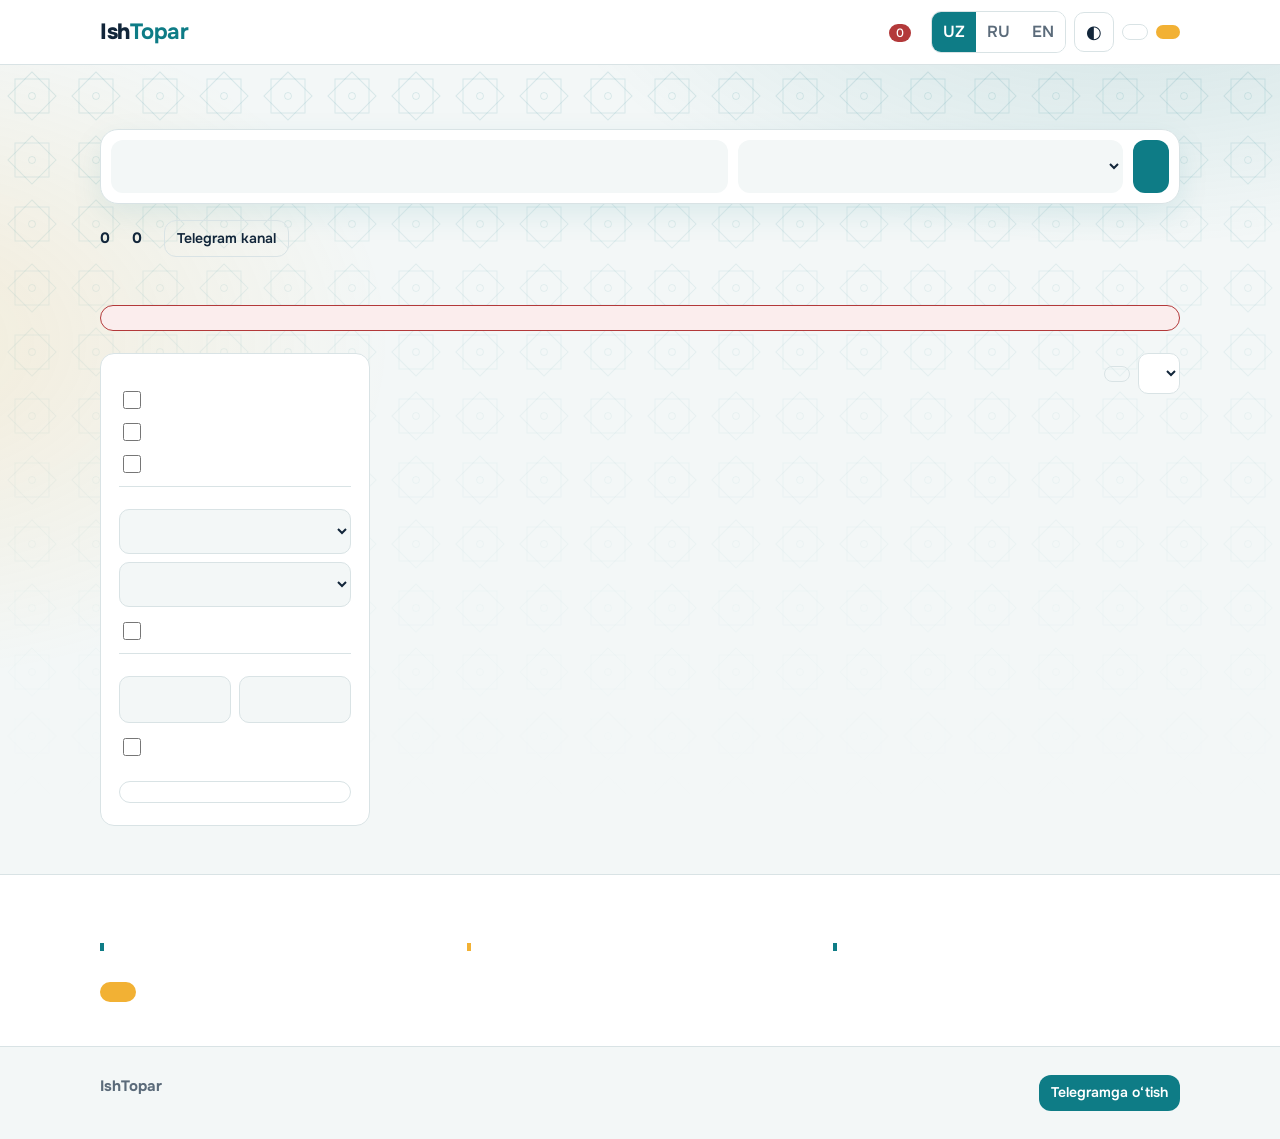
==== commit a0c99faa: "Update index.html" ====
--- a/index.html
+++ b/index.html
@@ -319,7 +319,18 @@
   <div class="wrap">
     <div><strong>IshTopar</strong><br><span data-i18n="foot1"></span></div>
     <div>
-      <a href="https://t.me/ishtoparuzb" target="_blank" rel="noopener">Telegram kanal</a><br><span data-i18n="foot3"></span>
+      
+<a
+  class="btn btn-teal btn-sm"
+  href="https://t.me/ishtoparuzb"
+  target="_blank"
+  rel="noopener noreferrer"
+>
+  Telegramga o‘tish
+</a>
+<br>
+<span data-i18n="foot3"></span>
+
     </div>
   </div>
 </footer>
